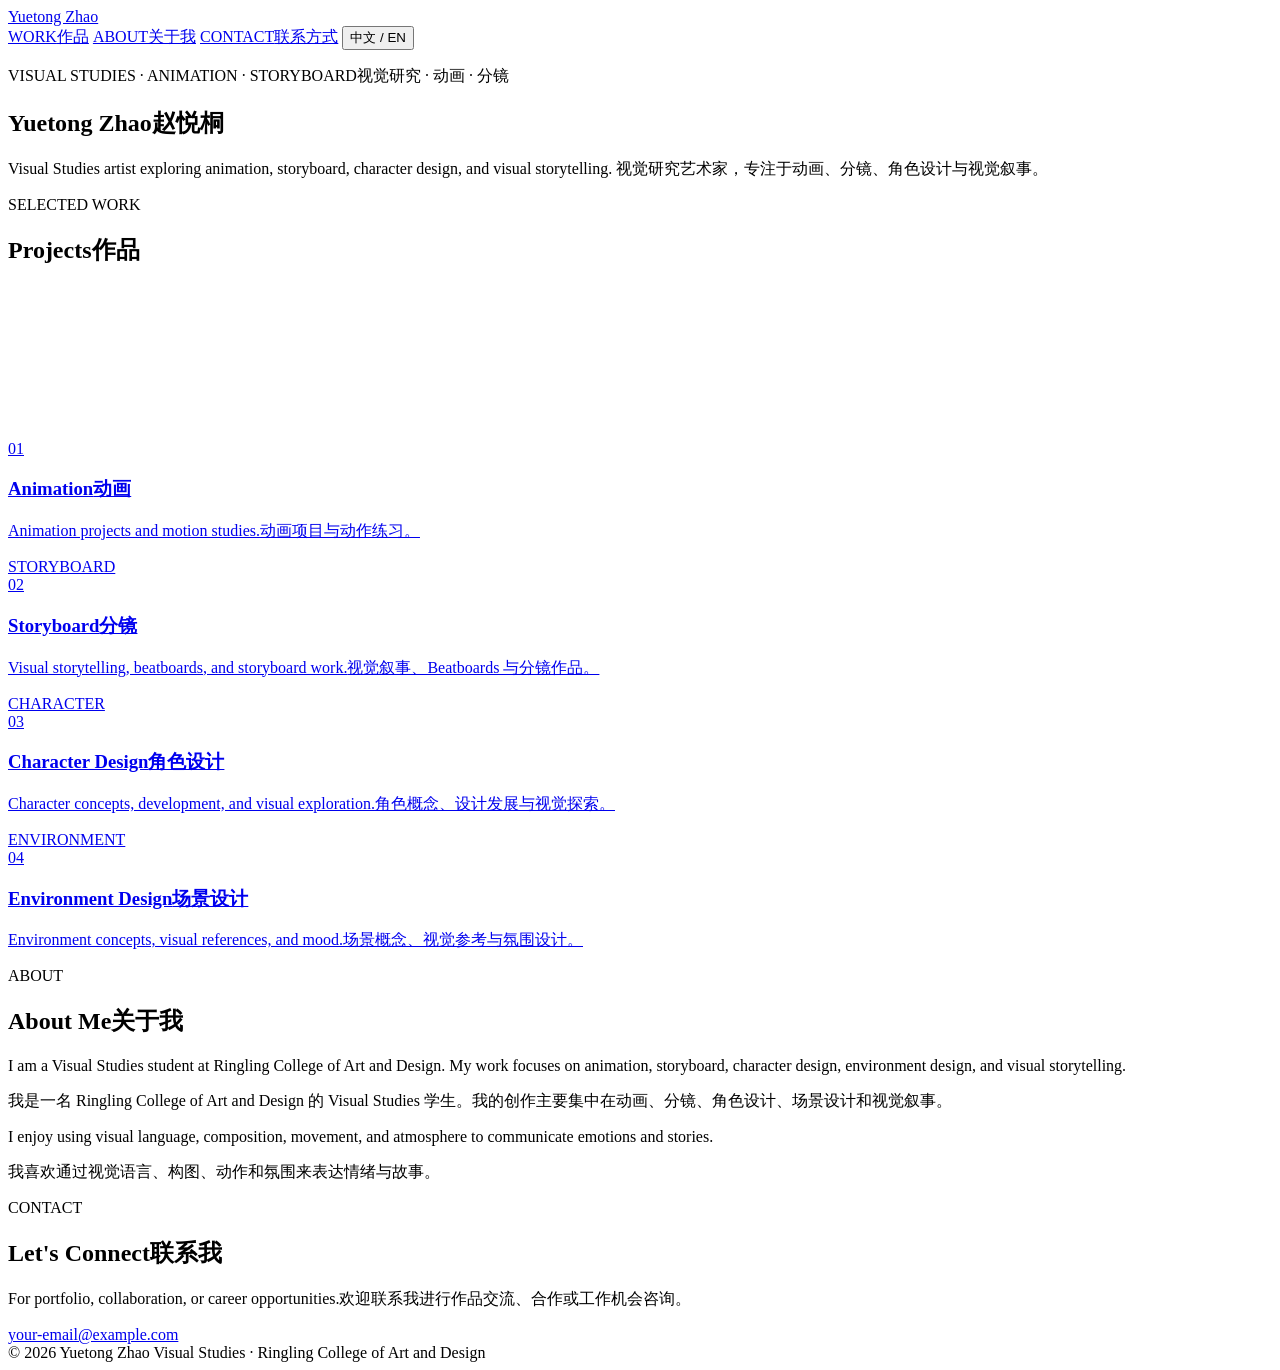
==== index.html @ bb06b437 "Add files via upload" ====
<!DOCTYPE html>
<html lang="en">
<head>
<meta charset="UTF-8">
<meta name="viewport" content="width=device-width, initial-scale=1.0">
<title>Yuetong Zhao | Portfolio</title>
<link rel="stylesheet" href="style.css">
</head>
<body>

<header class="site-header">
  <a class="logo" href="index.html">Yuetong Zhao</a>
  <nav>
    <a href="#work"><span class="en">WORK</span><span class="zh">作品</span></a>
    <a href="#about"><span class="en">ABOUT</span><span class="zh">关于我</span></a>
    <a href="#contact"><span class="en">CONTACT</span><span class="zh">联系方式</span></a>
    <button class="lang-btn" onclick="switchLanguage()">中文 / EN</button>
  </nav>
</header>

<main>
<section class="hero">
  <p class="eyebrow"><span class="en">VISUAL STUDIES · ANIMATION · STORYBOARD</span><span class="zh">视觉研究 · 动画 · 分镜</span></p>
  <h1><span class="en">Yuetong Zhao</span><span class="zh">赵悦桐</span></h1>
  <p class="hero-text">
    <span class="en">Visual Studies artist exploring animation, storyboard, character design, and visual storytelling.</span>
    <span class="zh">视觉研究艺术家，专注于动画、分镜、角色设计与视觉叙事。</span>
  </p>
</section>

<section id="work" class="section">
  <div class="section-title">
    <p class="eyebrow">SELECTED WORK</p>
    <h2><span class="en">Projects</span><span class="zh">作品</span></h2>
  </div>

  <div class="work-grid">
    <a href="projects/animation.html" class="work-card">
      <div class="card-media video-preview">
        <video autoplay muted loop playsinline preload="metadata">
          <source src="videos/pp_yzhao3_resubmit.mp4" type="video/mp4">
        </video>
      </div>
      <div class="card-info">
        <span>01</span>
        <h3><span class="en">Animation</span><span class="zh">动画</span></h3>
        <p><span class="en">Animation projects and motion studies.</span><span class="zh">动画项目与动作练习。</span></p>
      </div>
    </a>

    <a href="projects/storyboard.html" class="work-card">
      <div class="card-media placeholder">
        <span>STORYBOARD</span>
      </div>
      <div class="card-info">
        <span>02</span>
        <h3><span class="en">Storyboard</span><span class="zh">分镜</span></h3>
        <p><span class="en">Visual storytelling, beatboards, and storyboard work.</span><span class="zh">视觉叙事、Beatboards 与分镜作品。</span></p>
      </div>
    </a>

    <a href="projects/character-design.html" class="work-card">
      <div class="card-media placeholder">
        <span>CHARACTER</span>
      </div>
      <div class="card-info">
        <span>03</span>
        <h3><span class="en">Character Design</span><span class="zh">角色设计</span></h3>
        <p><span class="en">Character concepts, development, and visual exploration.</span><span class="zh">角色概念、设计发展与视觉探索。</span></p>
      </div>
    </a>

    <a href="projects/environment-design.html" class="work-card">
      <div class="card-media placeholder">
        <span>ENVIRONMENT</span>
      </div>
      <div class="card-info">
        <span>04</span>
        <h3><span class="en">Environment Design</span><span class="zh">场景设计</span></h3>
        <p><span class="en">Environment concepts, visual references, and mood.</span><span class="zh">场景概念、视觉参考与氛围设计。</span></p>
      </div>
    </a>
  </div>
</section>

<section id="about" class="section about">
  <div class="section-title">
    <p class="eyebrow">ABOUT</p>
    <h2><span class="en">About Me</span><span class="zh">关于我</span></h2>
  </div>
  <div class="about-text">
    <p class="en">I am a Visual Studies student at Ringling College of Art and Design. My work focuses on animation, storyboard, character design, environment design, and visual storytelling.</p>
    <p class="zh">我是一名 Ringling College of Art and Design 的 Visual Studies 学生。我的创作主要集中在动画、分镜、角色设计、场景设计和视觉叙事。</p>
    <p class="en">I enjoy using visual language, composition, movement, and atmosphere to communicate emotions and stories.</p>
    <p class="zh">我喜欢通过视觉语言、构图、动作和氛围来表达情绪与故事。</p>
  </div>
</section>

<section id="contact" class="section contact">
  <p class="eyebrow">CONTACT</p>
  <h2><span class="en">Let's Connect</span><span class="zh">联系我</span></h2>
  <p><span class="en">For portfolio, collaboration, or career opportunities.</span><span class="zh">欢迎联系我进行作品交流、合作或工作机会咨询。</span></p>
  <a class="email" href="mailto:your-email@example.com">your-email@example.com</a>
</section>
</main>

<footer>
  <span>© 2026 Yuetong Zhao</span>
  <span>Visual Studies · Ringling College of Art and Design</span>
</footer>

<script src="script.js"></script>
</body>
</html>
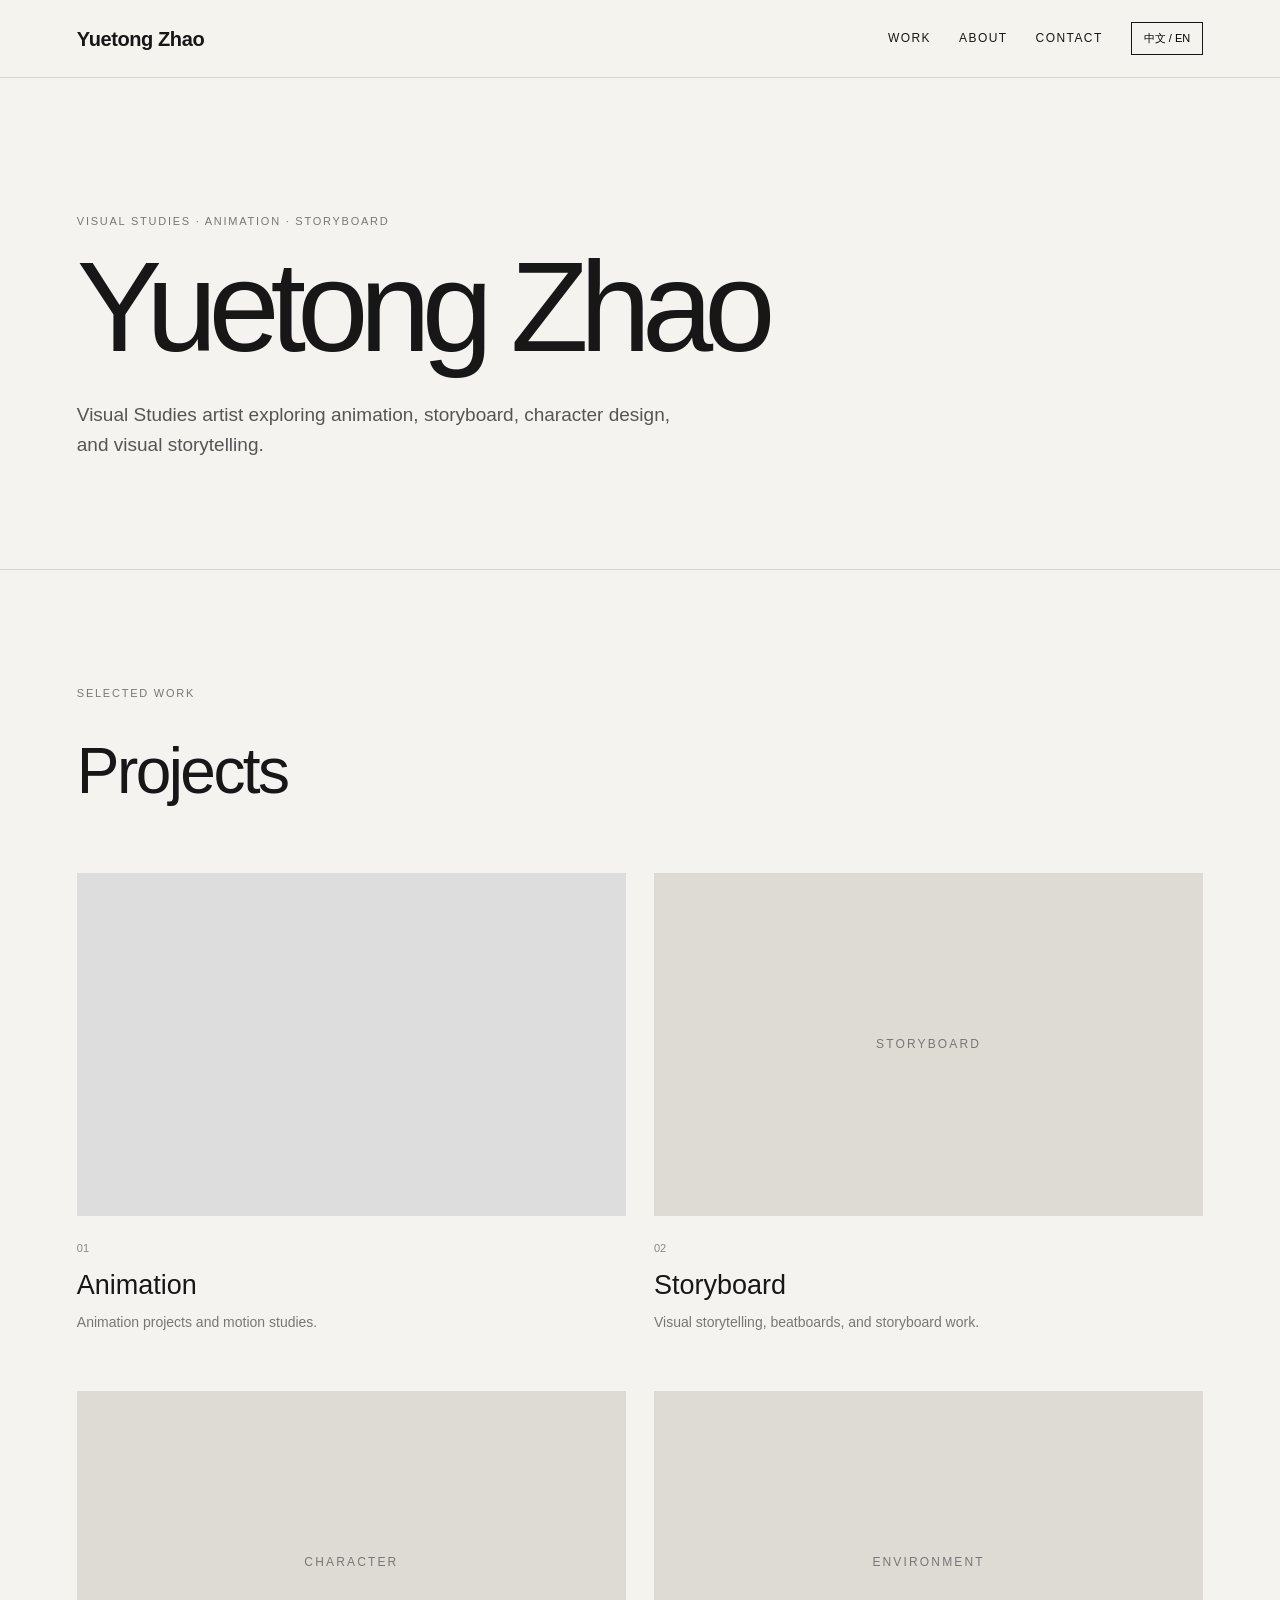
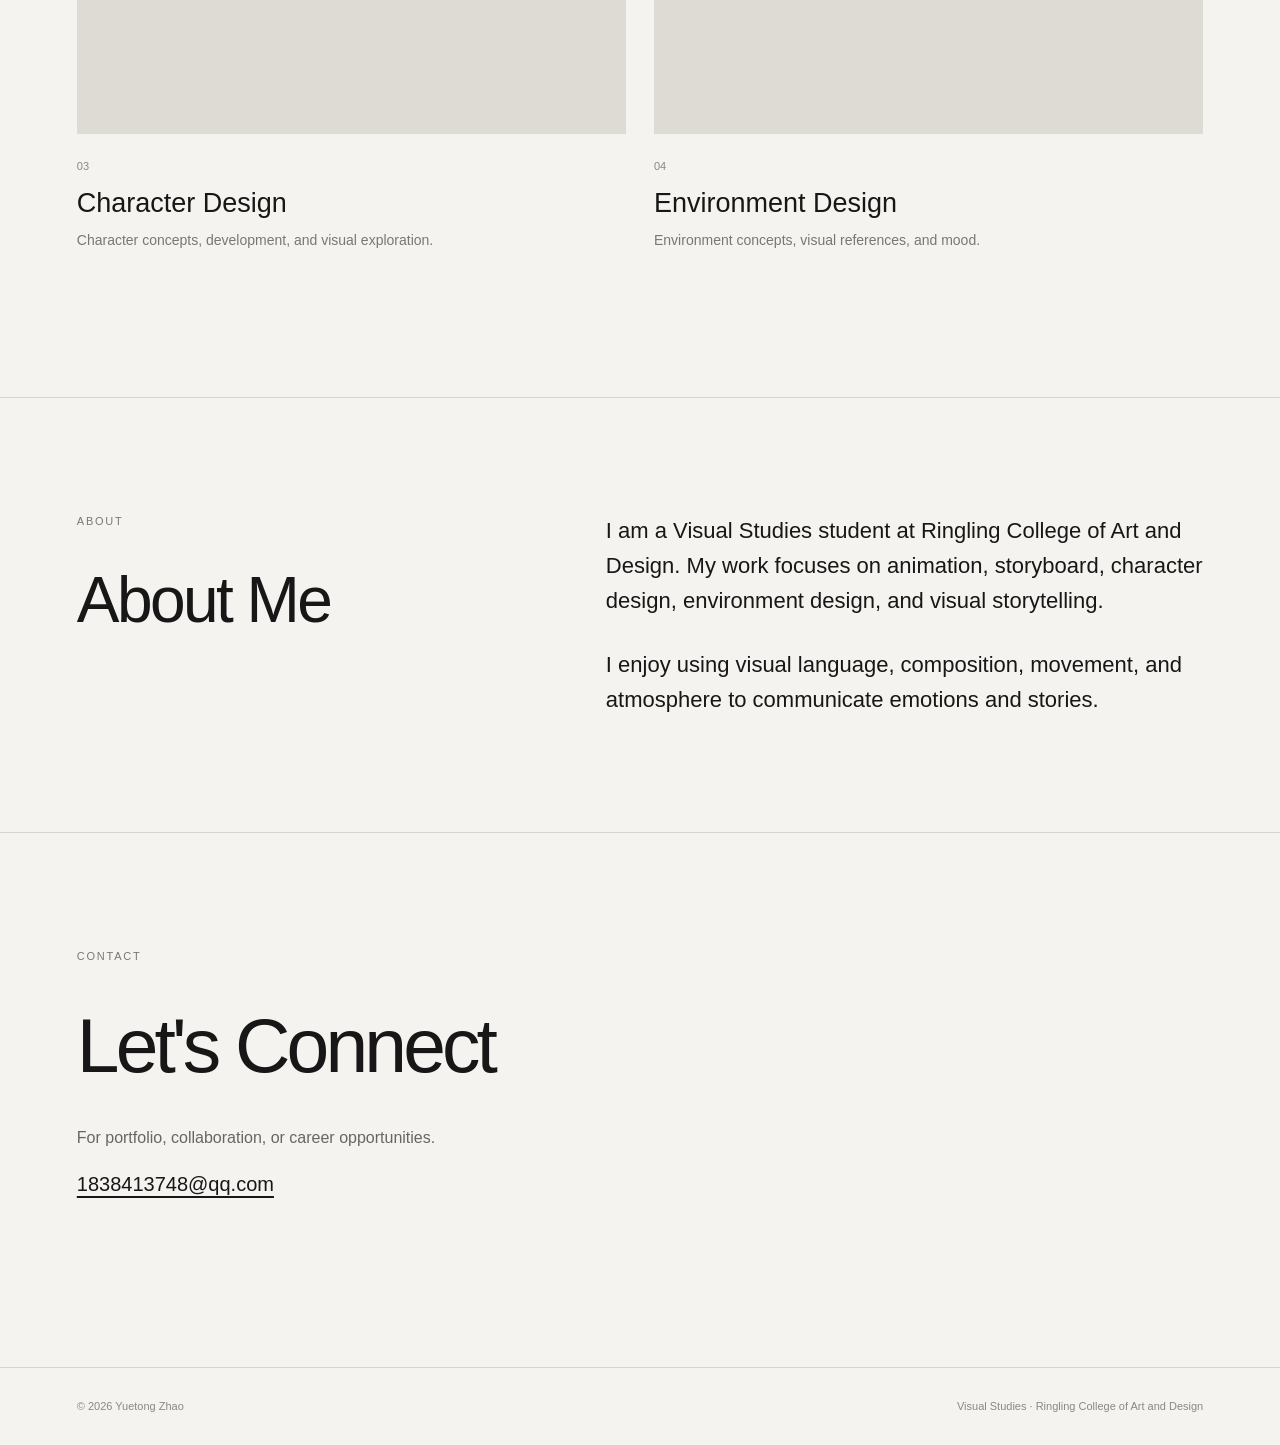
==== commit 1710d4dd: "email confirm" ====
--- a/index.html
+++ b/index.html
@@ -100,7 +100,7 @@
   <p class="eyebrow">CONTACT</p>
   <h2><span class="en">Let's Connect</span><span class="zh">联系我</span></h2>
   <p><span class="en">For portfolio, collaboration, or career opportunities.</span><span class="zh">欢迎联系我进行作品交流、合作或工作机会咨询。</span></p>
-  <a class="email" href="mailto:your-email@example.com">your-email@example.com</a>
+  <a class="email" href="mailto:1838413748@qq.com">1838413748@qq.com</a>
 </section>
 </main>
 
--- a/style.css
+++ b/style.css
@@ -0,0 +1,61 @@
+*{box-sizing:border-box;margin:0;padding:0}
+html{scroll-behavior:smooth}
+body{font-family:Arial,Helvetica,sans-serif;background:#f5f3ef;color:#171717;line-height:1.6}
+a{color:inherit;text-decoration:none}
+.site-header{height:78px;padding:0 6vw;display:flex;align-items:center;justify-content:space-between;border-bottom:1px solid #d8d5cf;position:sticky;top:0;background:rgba(245,243,239,.94);backdrop-filter:blur(10px);z-index:20}
+.logo{font-size:20px;font-weight:600;letter-spacing:-.02em}
+nav{display:flex;align-items:center;gap:28px;font-size:12px;letter-spacing:.12em}
+nav a{transition:opacity .2s}
+nav a:hover{opacity:.5}
+.lang-btn{border:1px solid #171717;background:transparent;padding:8px 12px;cursor:pointer;font-size:11px}
+.hero{padding:15vh 6vw 12vh;max-width:1000px}
+.eyebrow{font-size:11px;letter-spacing:.16em;color:#777;text-transform:uppercase;margin-bottom:18px}
+.hero h1{font-size:clamp(58px,10vw,140px);font-weight:500;letter-spacing:-.07em;line-height:.9}
+.hero-text{max-width:620px;font-size:19px;margin-top:36px;color:#555}
+.section{padding:9vw 6vw;border-top:1px solid #d8d5cf}
+.section-title{margin-bottom:50px}
+.section-title h2{font-size:clamp(38px,5vw,68px);font-weight:500;letter-spacing:-.04em}
+.work-grid{display:grid;grid-template-columns:1fr 1fr;gap:28px}
+.work-card{display:block}
+.card-media{aspect-ratio:16/10;overflow:hidden;background:#ddd}
+.card-media video{width:100%;height:100%;object-fit:cover;display:block}
+.placeholder{display:flex;align-items:center;justify-content:center;background:#dedbd4;color:#777;font-size:12px;letter-spacing:.18em;transition:transform .4s,background .4s}
+.work-card:hover .placeholder{background:#d1cec7}
+.card-info{padding:18px 0 30px}
+.card-info>span{font-size:11px;color:#888}
+.card-info h3{font-size:27px;font-weight:500;margin-top:4px}
+.card-info p{color:#777;font-size:14px;margin-top:4px}
+.about{display:grid;grid-template-columns:1fr 1.4fr;gap:8vw}
+.about .section-title{margin-bottom:0}
+.about-text{font-size:22px;max-width:720px}
+.about-text p+p{margin-top:28px}
+.contact{padding-bottom:13vw}
+.contact h2{font-size:clamp(40px,6vw,80px);font-weight:500;letter-spacing:-.05em}
+.contact>p:not(.eyebrow){color:#666;margin:18px 0}
+.email{font-size:20px;text-decoration:underline;text-underline-offset:5px}
+footer{padding:30px 6vw;display:flex;justify-content:space-between;border-top:1px solid #d8d5cf;color:#888;font-size:11px}
+.zh{display:none}
+body.zh-mode .en{display:none}
+body.zh-mode .zh{display:inline}
+body.zh-mode .en.hero-text,body.zh-mode p.en{display:none}
+.project-page{min-height:100vh}
+.project-hero{padding:10vw 6vw 6vw}
+.project-hero h1{font-size:clamp(52px,9vw,120px);font-weight:500;letter-spacing:-.06em;line-height:.9}
+.project-meta{margin-top:28px;color:#777;max-width:700px}
+.project-content{padding:0 6vw 10vw}
+.project-video{width:100%;max-height:75vh;background:#111;display:block}
+.project-description{max-width:760px;font-size:19px;margin:50px 0}
+.project-gallery{display:grid;grid-template-columns:1fr 1fr;gap:24px}
+.project-gallery img{width:100%;display:block}
+.back-link{display:inline-block;margin-top:60px;font-size:13px;text-decoration:underline;text-underline-offset:5px}
+@media(max-width:700px){
+.site-header{height:auto;min-height:70px;padding:15px 5vw;align-items:flex-start}
+nav{gap:12px;flex-wrap:wrap;justify-content:flex-end}
+.hero{padding:18vh 5vw 12vh}
+.work-grid,.project-gallery{grid-template-columns:1fr}
+.about{display:block}
+.about .section-title{margin-bottom:40px}
+.about-text{font-size:18px}
+footer{display:block}
+footer span{display:block;margin:5px 0}
+}
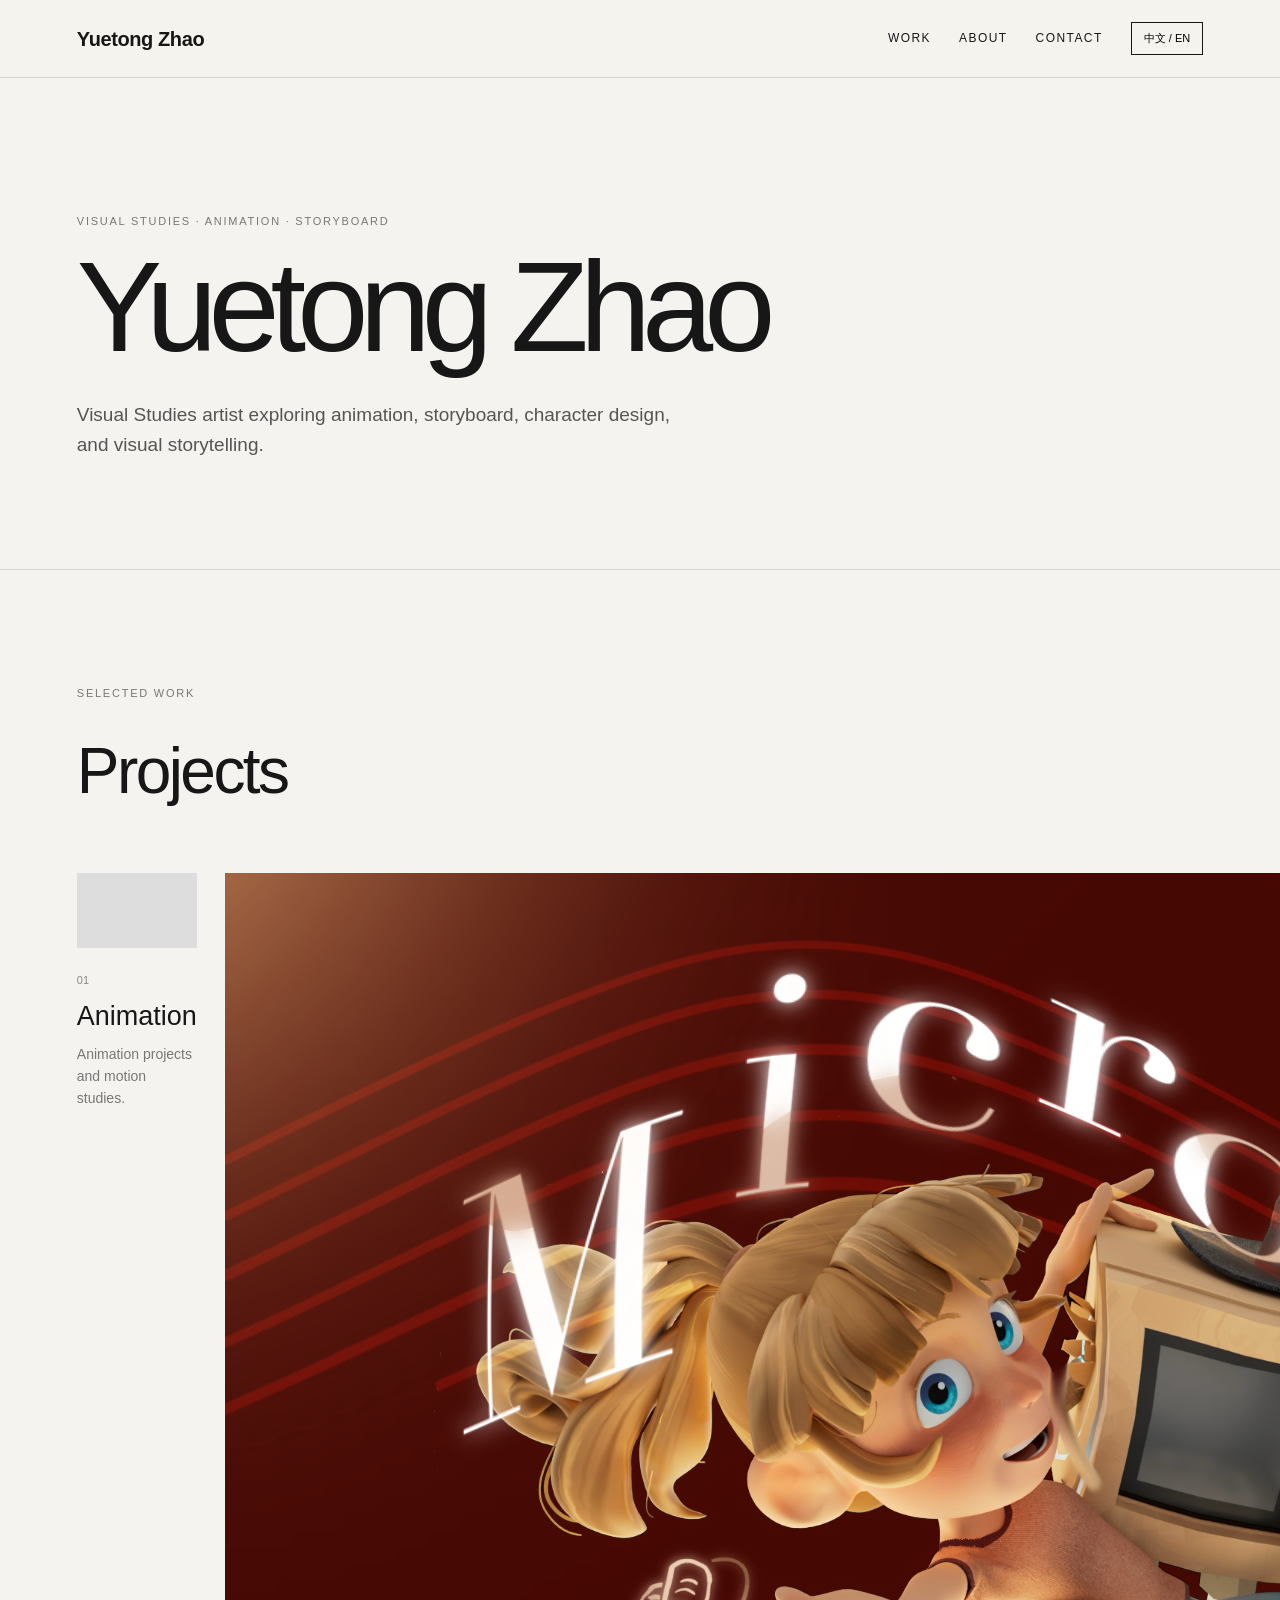
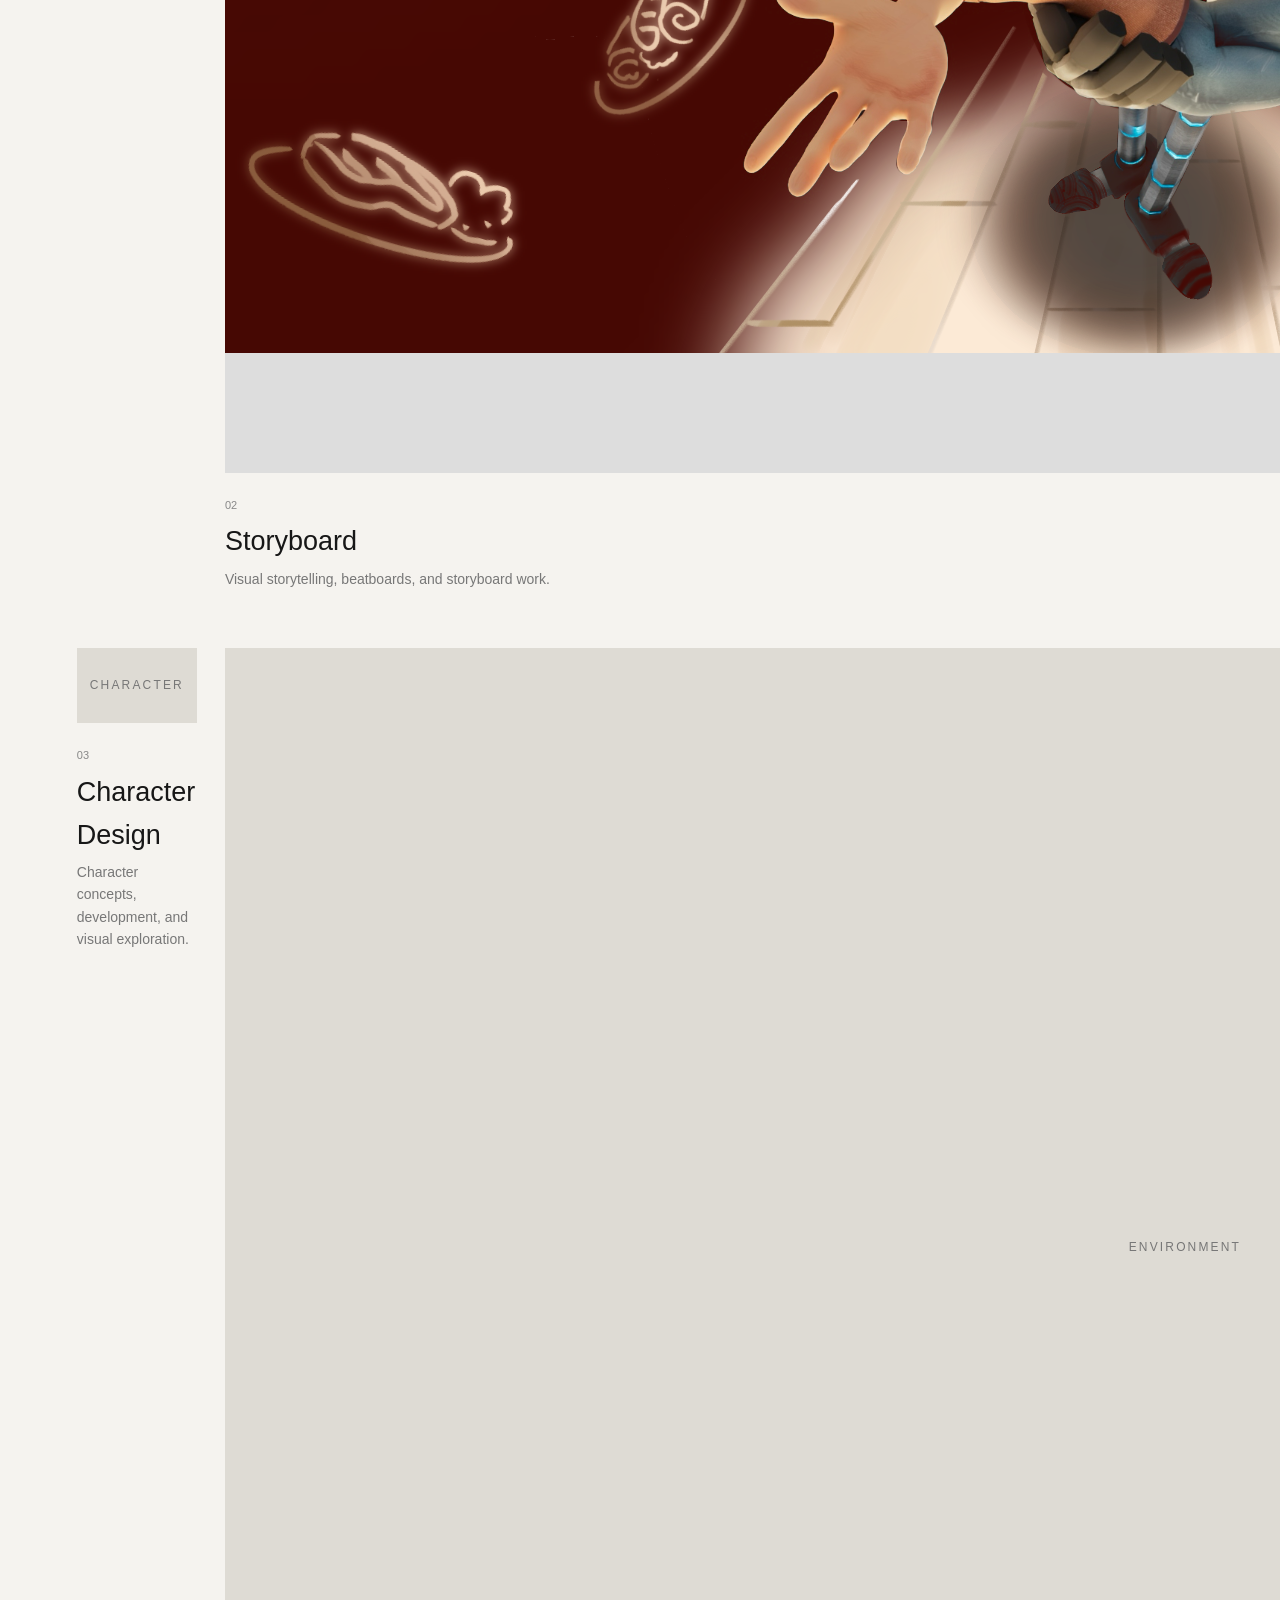
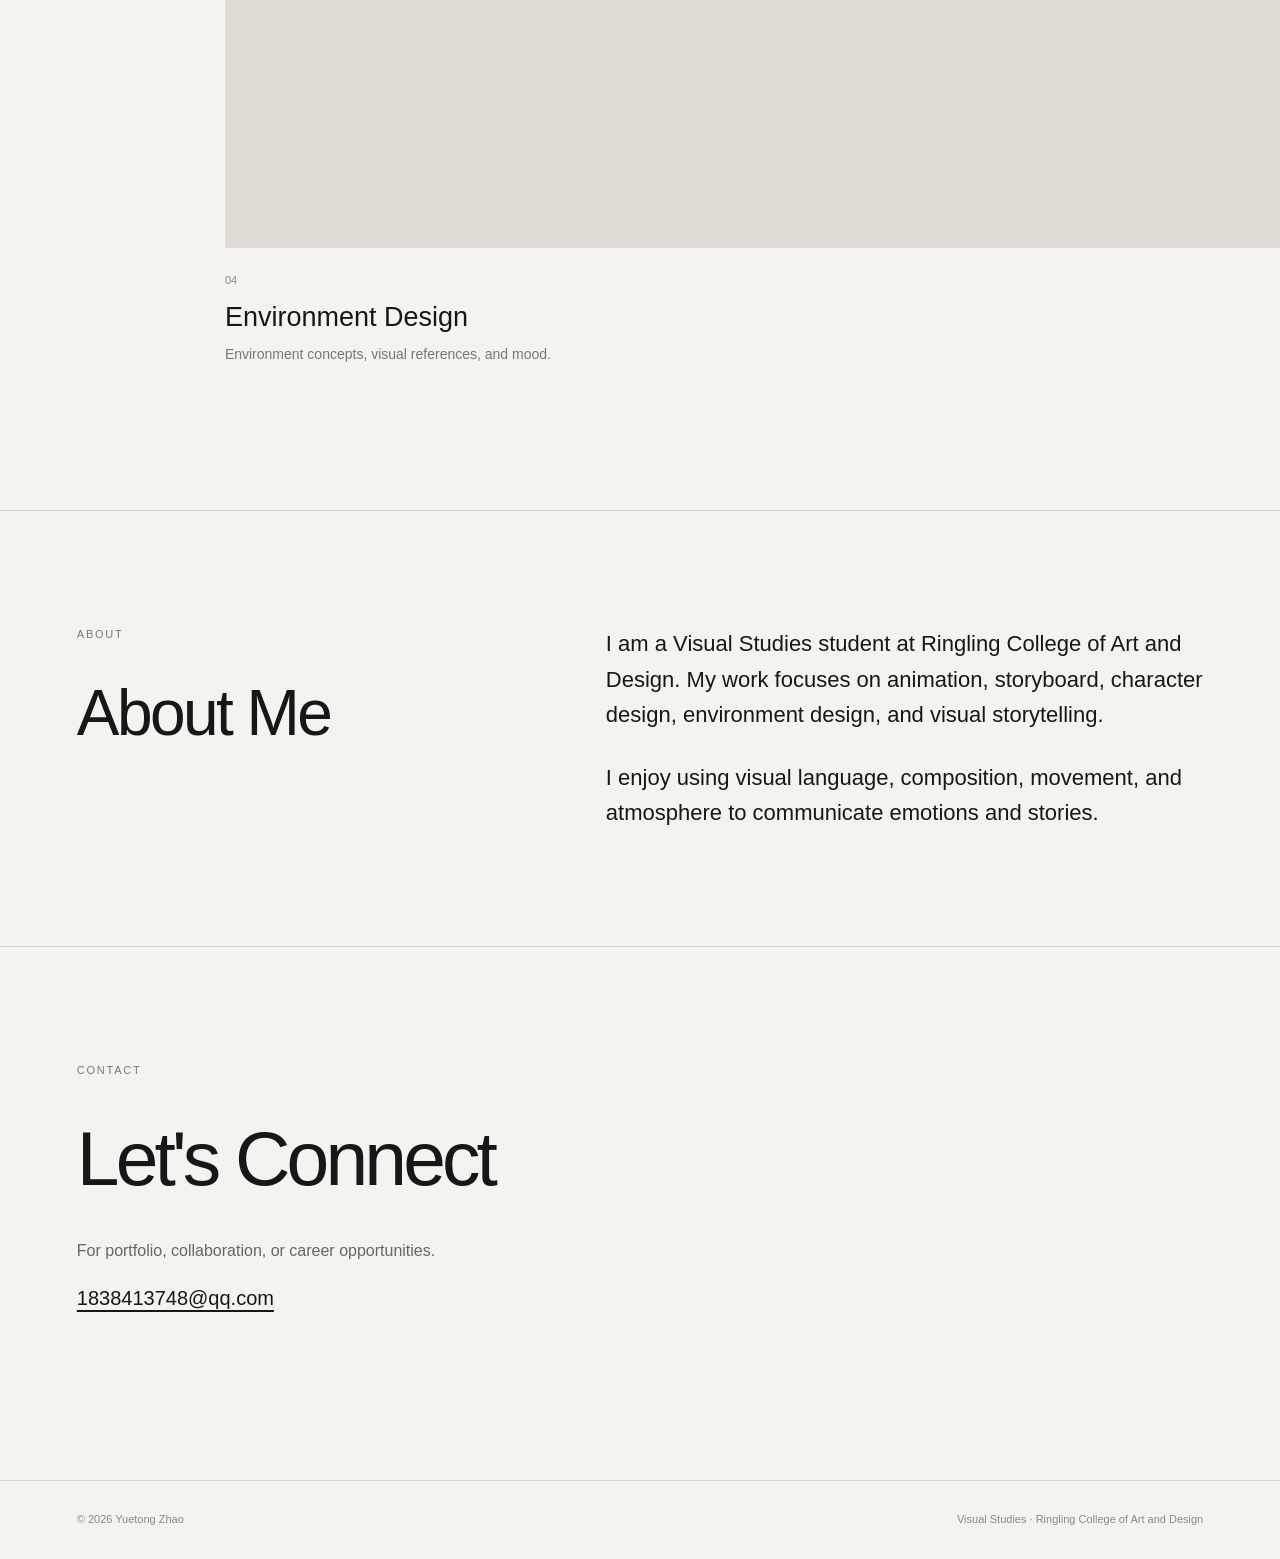
==== commit cbfa2e25: "tittle page added" ====
--- a/index.html
+++ b/index.html
@@ -19,96 +19,250 @@
 </header>
 
 <main>
+
 <section class="hero">
-  <p class="eyebrow"><span class="en">VISUAL STUDIES · ANIMATION · STORYBOARD</span><span class="zh">视觉研究 · 动画 · 分镜</span></p>
-  <h1><span class="en">Yuetong Zhao</span><span class="zh">赵悦桐</span></h1>
+  <p class="eyebrow">
+    <span class="en">VISUAL STUDIES · ANIMATION · STORYBOARD</span>
+    <span class="zh">视觉研究 · 动画 · 分镜</span>
+  </p>
+
+  <h1>
+    <span class="en">Yuetong Zhao</span>
+    <span class="zh">赵悦桐</span>
+  </h1>
+
   <p class="hero-text">
-    <span class="en">Visual Studies artist exploring animation, storyboard, character design, and visual storytelling.</span>
-    <span class="zh">视觉研究艺术家，专注于动画、分镜、角色设计与视觉叙事。</span>
+    <span class="en">
+      Visual Studies artist exploring animation, storyboard, character design, and visual storytelling.
+    </span>
+    <span class="zh">
+      视觉研究艺术家，专注于动画、分镜、角色设计与视觉叙事。
+    </span>
   </p>
 </section>
 
+
 <section id="work" class="section">
+
   <div class="section-title">
     <p class="eyebrow">SELECTED WORK</p>
-    <h2><span class="en">Projects</span><span class="zh">作品</span></h2>
+    <h2>
+      <span class="en">Projects</span>
+      <span class="zh">作品</span>
+    </h2>
   </div>
 
   <div class="work-grid">
+
+    <!-- 01 Animation -->
+
     <a href="projects/animation.html" class="work-card">
+
       <div class="card-media video-preview">
         <video autoplay muted loop playsinline preload="metadata">
           <source src="videos/pp_yzhao3_resubmit.mp4" type="video/mp4">
         </video>
       </div>
+
       <div class="card-info">
         <span>01</span>
-        <h3><span class="en">Animation</span><span class="zh">动画</span></h3>
-        <p><span class="en">Animation projects and motion studies.</span><span class="zh">动画项目与动作练习。</span></p>
-      </div>
-    </a>
+
+        <h3>
+          <span class="en">Animation</span>
+          <span class="zh">动画</span>
+        </h3>
+
+        <p>
+          <span class="en">Animation projects and motion studies.</span>
+          <span class="zh">动画项目与动作练习。</span>
+        </p>
+      </div>
+
+    </a>
+
+
+    <!-- 02 Storyboard -->
 
     <a href="projects/storyboard.html" class="work-card">
-      <div class="card-media placeholder">
-        <span>STORYBOARD</span>
-      </div>
-      <div class="card-info">
+
+      <div class="card-media storyboard-cover">
+        <img
+          src="images/storyboard/title.png"
+          alt="Storyboard Cover">
+      </div>
+
+      <div class="card-info">
+
         <span>02</span>
-        <h3><span class="en">Storyboard</span><span class="zh">分镜</span></h3>
-        <p><span class="en">Visual storytelling, beatboards, and storyboard work.</span><span class="zh">视觉叙事、Beatboards 与分镜作品。</span></p>
-      </div>
-    </a>
+
+        <h3>
+          <span class="en">Storyboard</span>
+          <span class="zh">分镜</span>
+        </h3>
+
+        <p>
+          <span class="en">
+            Visual storytelling, beatboards, and storyboard work.
+          </span>
+
+          <span class="zh">
+            视觉叙事、Beatboards 与分镜作品。
+          </span>
+        </p>
+
+      </div>
+
+    </a>
+
+
+    <!-- 03 Character Design -->
 
     <a href="projects/character-design.html" class="work-card">
+
       <div class="card-media placeholder">
         <span>CHARACTER</span>
       </div>
-      <div class="card-info">
+
+      <div class="card-info">
+
         <span>03</span>
-        <h3><span class="en">Character Design</span><span class="zh">角色设计</span></h3>
-        <p><span class="en">Character concepts, development, and visual exploration.</span><span class="zh">角色概念、设计发展与视觉探索。</span></p>
-      </div>
-    </a>
+
+        <h3>
+          <span class="en">Character Design</span>
+          <span class="zh">角色设计</span>
+        </h3>
+
+        <p>
+          <span class="en">
+            Character concepts, development, and visual exploration.
+          </span>
+
+          <span class="zh">
+            角色概念、设计发展与视觉探索。
+          </span>
+        </p>
+
+      </div>
+
+    </a>
+
+
+    <!-- 04 Environment Design -->
 
     <a href="projects/environment-design.html" class="work-card">
+
       <div class="card-media placeholder">
         <span>ENVIRONMENT</span>
       </div>
-      <div class="card-info">
+
+      <div class="card-info">
+
         <span>04</span>
-        <h3><span class="en">Environment Design</span><span class="zh">场景设计</span></h3>
-        <p><span class="en">Environment concepts, visual references, and mood.</span><span class="zh">场景概念、视觉参考与氛围设计。</span></p>
-      </div>
-    </a>
-  </div>
-</section>
+
+        <h3>
+          <span class="en">Environment Design</span>
+          <span class="zh">场景设计</span>
+        </h3>
+
+        <p>
+          <span class="en">
+            Environment concepts, visual references, and mood.
+          </span>
+
+          <span class="zh">
+            场景概念、视觉参考与氛围设计。
+          </span>
+        </p>
+
+      </div>
+
+    </a>
+
+  </div>
+
+</section>
+
 
 <section id="about" class="section about">
+
   <div class="section-title">
+
     <p class="eyebrow">ABOUT</p>
-    <h2><span class="en">About Me</span><span class="zh">关于我</span></h2>
-  </div>
+
+    <h2>
+      <span class="en">About Me</span>
+      <span class="zh">关于我</span>
+    </h2>
+
+  </div>
+
   <div class="about-text">
-    <p class="en">I am a Visual Studies student at Ringling College of Art and Design. My work focuses on animation, storyboard, character design, environment design, and visual storytelling.</p>
-    <p class="zh">我是一名 Ringling College of Art and Design 的 Visual Studies 学生。我的创作主要集中在动画、分镜、角色设计、场景设计和视觉叙事。</p>
-    <p class="en">I enjoy using visual language, composition, movement, and atmosphere to communicate emotions and stories.</p>
-    <p class="zh">我喜欢通过视觉语言、构图、动作和氛围来表达情绪与故事。</p>
-  </div>
-</section>
+
+    <p class="en">
+      I am a Visual Studies student at Ringling College of Art and Design.
+      My work focuses on animation, storyboard, character design,
+      environment design, and visual storytelling.
+    </p>
+
+    <p class="zh">
+      我是一名 Ringling College of Art and Design 的 Visual Studies 学生。
+      我的创作主要集中在动画、分镜、角色设计、场景设计和视觉叙事。
+    </p>
+
+    <p class="en">
+      I enjoy using visual language, composition, movement, and atmosphere
+      to communicate emotions and stories.
+    </p>
+
+    <p class="zh">
+      我喜欢通过视觉语言、构图、动作和氛围来表达情绪与故事。
+    </p>
+
+  </div>
+
+</section>
+
 
 <section id="contact" class="section contact">
+
   <p class="eyebrow">CONTACT</p>
-  <h2><span class="en">Let's Connect</span><span class="zh">联系我</span></h2>
-  <p><span class="en">For portfolio, collaboration, or career opportunities.</span><span class="zh">欢迎联系我进行作品交流、合作或工作机会咨询。</span></p>
-  <a class="email" href="mailto:1838413748@qq.com">1838413748@qq.com</a>
-</section>
+
+  <h2>
+    <span class="en">Let's Connect</span>
+    <span class="zh">联系我</span>
+  </h2>
+
+  <p>
+    <span class="en">
+      For portfolio, collaboration, or career opportunities.
+    </span>
+
+    <span class="zh">
+      欢迎联系我进行作品交流、合作或工作机会咨询。
+    </span>
+  </p>
+
+  <a class="email" href="mailto:1838413748@qq.com">
+    1838413748@qq.com
+  </a>
+
+</section>
+
 </main>
 
+
 <footer>
+
   <span>© 2026 Yuetong Zhao</span>
-  <span>Visual Studies · Ringling College of Art and Design</span>
+
+  <span>
+    Visual Studies · Ringling College of Art and Design
+  </span>
+
 </footer>
 
+
 <script src="script.js"></script>
+
 </body>
 </html>
--- a/style.css
+++ b/style.css
@@ -59,3 +59,71 @@
 footer{display:block}
 footer span{display:block;margin:5px 0}
 }
+/* Animation Video Layout */
+
+.video-item {
+  width: 100%;
+  margin: 0 auto 50px;
+}
+
+.project-video {
+  display: block;
+  width: 100%;
+  max-width: 1000px;
+  height: auto;
+  margin: 0 auto;
+  background: #000;
+}
+/* Storyboard PDF */
+
+.storyboard-pdf {
+  width: 100%;
+  max-width: 1280px;
+  aspect-ratio: 16 / 9;
+  margin: 0 auto 30px;
+}
+
+.storyboard-pdf iframe {
+  display: block;
+  width: 100%;
+  height: 100%;
+  border: none;
+}
+
+.pdf-button {
+  display: inline-block;
+  padding: 12px 20px;
+  border: 1px solid #222;
+  text-decoration: none;
+  color: #222;
+  margin-bottom: 50px;
+}
+
+.pdf-button:hover {
+  background: #222;
+  color: white;
+}
+
+.storyboard-project {
+  width: 100%;
+  max-width: 1280px;
+  margin: 0 auto 70px;
+}
+
+.storyboard-project h2 {
+  margin-bottom: 20px;
+  font-size: 28px;
+  font-weight: 500;
+}
+
+.storyboard-pdf {
+  width: 100%;
+  aspect-ratio: 16 / 9;
+}
+
+.storyboard-pdf iframe {
+  display: block;
+  width: 100%;
+  height: 100%;
+  border: none;
+}
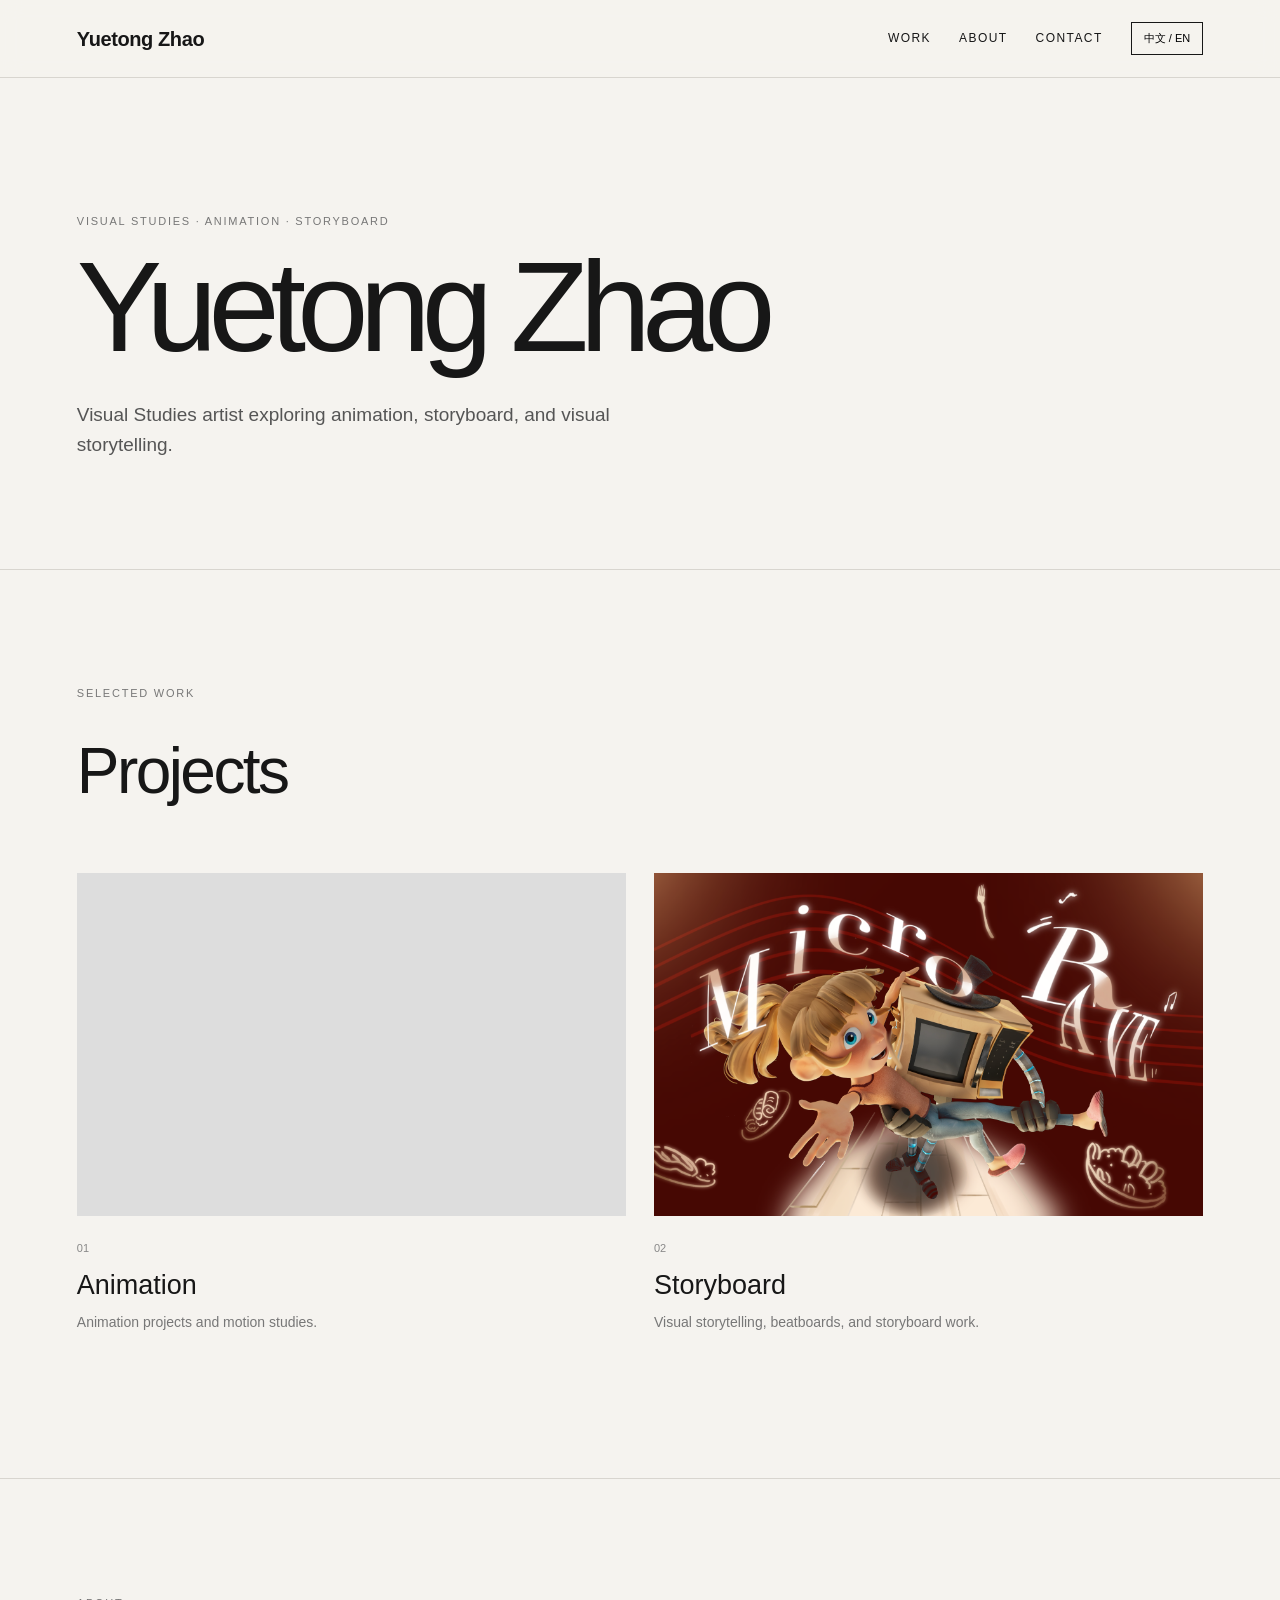
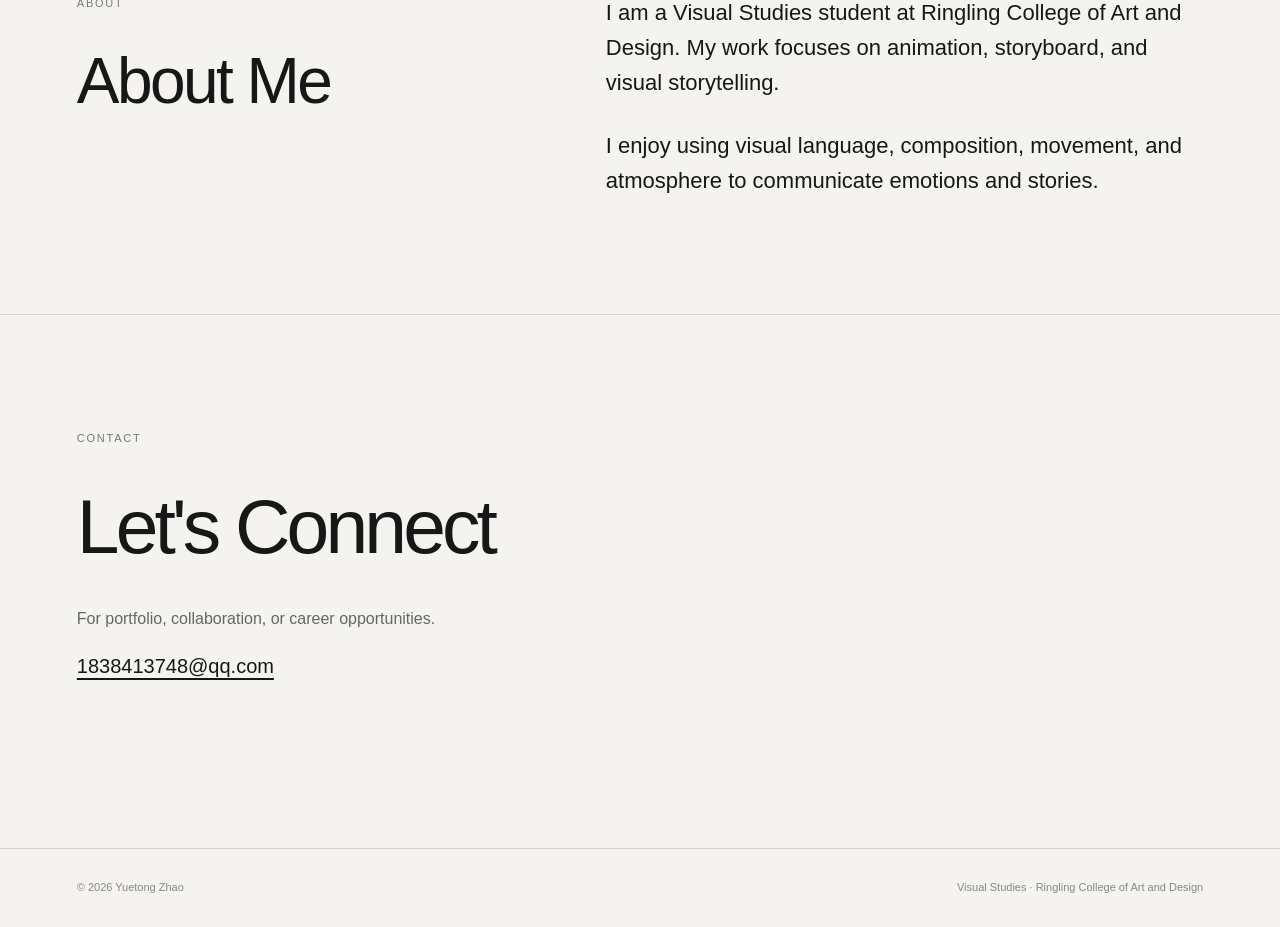
==== commit 9b0942e1: "Update index.html" ====
--- a/index.html
+++ b/index.html
@@ -1,3 +1,4 @@
+
 <!DOCTYPE html>
 <html lang="en">
 <head>
@@ -33,10 +34,10 @@
 
   <p class="hero-text">
     <span class="en">
-      Visual Studies artist exploring animation, storyboard, character design, and visual storytelling.
+      Visual Studies artist exploring animation, storyboard, and visual storytelling.
     </span>
     <span class="zh">
-      视觉研究艺术家，专注于动画、分镜、角色设计与视觉叙事。
+      视觉研究艺术家，专注于动画、分镜与视觉叙事。
     </span>
   </p>
 </section>
@@ -114,70 +115,6 @@
 
     </a>
 
-
-    <!-- 03 Character Design -->
-
-    <a href="projects/character-design.html" class="work-card">
-
-      <div class="card-media placeholder">
-        <span>CHARACTER</span>
-      </div>
-
-      <div class="card-info">
-
-        <span>03</span>
-
-        <h3>
-          <span class="en">Character Design</span>
-          <span class="zh">角色设计</span>
-        </h3>
-
-        <p>
-          <span class="en">
-            Character concepts, development, and visual exploration.
-          </span>
-
-          <span class="zh">
-            角色概念、设计发展与视觉探索。
-          </span>
-        </p>
-
-      </div>
-
-    </a>
-
-
-    <!-- 04 Environment Design -->
-
-    <a href="projects/environment-design.html" class="work-card">
-
-      <div class="card-media placeholder">
-        <span>ENVIRONMENT</span>
-      </div>
-
-      <div class="card-info">
-
-        <span>04</span>
-
-        <h3>
-          <span class="en">Environment Design</span>
-          <span class="zh">场景设计</span>
-        </h3>
-
-        <p>
-          <span class="en">
-            Environment concepts, visual references, and mood.
-          </span>
-
-          <span class="zh">
-            场景概念、视觉参考与氛围设计。
-          </span>
-        </p>
-
-      </div>
-
-    </a>
-
   </div>
 
 </section>
@@ -200,13 +137,12 @@
 
     <p class="en">
       I am a Visual Studies student at Ringling College of Art and Design.
-      My work focuses on animation, storyboard, character design,
-      environment design, and visual storytelling.
+      My work focuses on animation, storyboard, and visual storytelling.
     </p>
 
     <p class="zh">
       我是一名 Ringling College of Art and Design 的 Visual Studies 学生。
-      我的创作主要集中在动画、分镜、角色设计、场景设计和视觉叙事。
+      我的创作主要集中在动画、分镜和视觉叙事。
     </p>
 
     <p class="en">
--- a/style.css
+++ b/style.css
@@ -127,3 +127,62 @@
   height: 100%;
   border: none;
 }
+
+/* Storyboard Cover */
+
+.storyboard-cover {
+  width: 100%;
+  aspect-ratio: 16 / 10;
+  overflow: hidden;
+}
+
+.storyboard-cover img {
+  display: block;
+  width: 100%;
+  height: 100%;
+  object-fit: cover;
+  transition: transform 0.3s ease;
+}
+
+.work-card:hover .storyboard-cover img {
+  transform: scale(1.03);
+}
+
+.work-card:hover .storyboard-cover img {
+  transform: scale(1.03);
+}
+
+```css
+/* Storyboard PDF and Video Layout */
+.storyboard-pdf,
+.storyboard-video {
+  width: 100%;
+  max-width: 1280px;
+  aspect-ratio: 16 / 9;
+  margin: 0 auto 40px;
+}
+
+.storyboard-pdf iframe,
+.storyboard-video video {
+  display: block;
+  width: 100%;
+  height: 100%;
+  border: none;
+  object-fit: contain;
+  background: #000;
+}
+
+.storyboard-video h2 {
+  margin: 0 0 12px;
+  font-size: 1.25rem;
+}
+
+/* Reserve space for the video title */
+.storyboard-video {
+  aspect-ratio: auto;
+}
+
+.storyboard-video video {
+  aspect-ratio: 16 / 9;
+}
+```
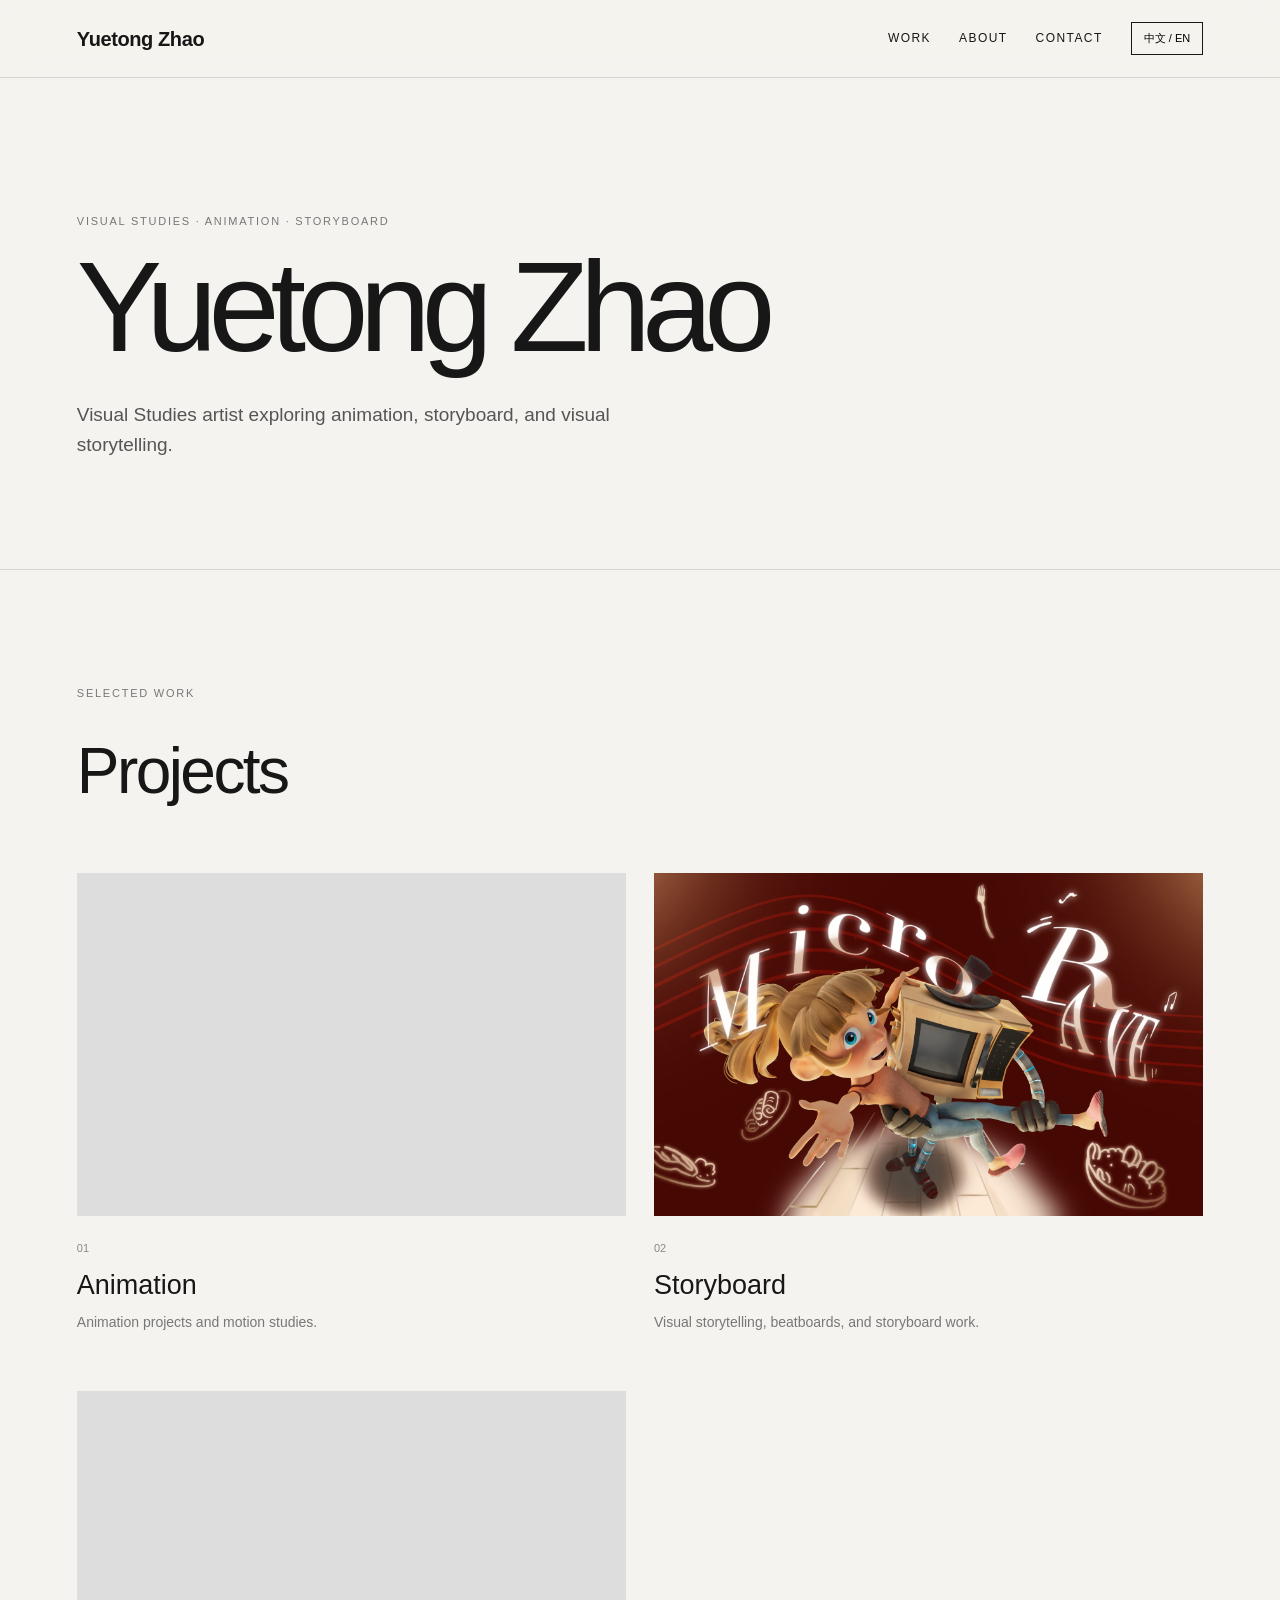
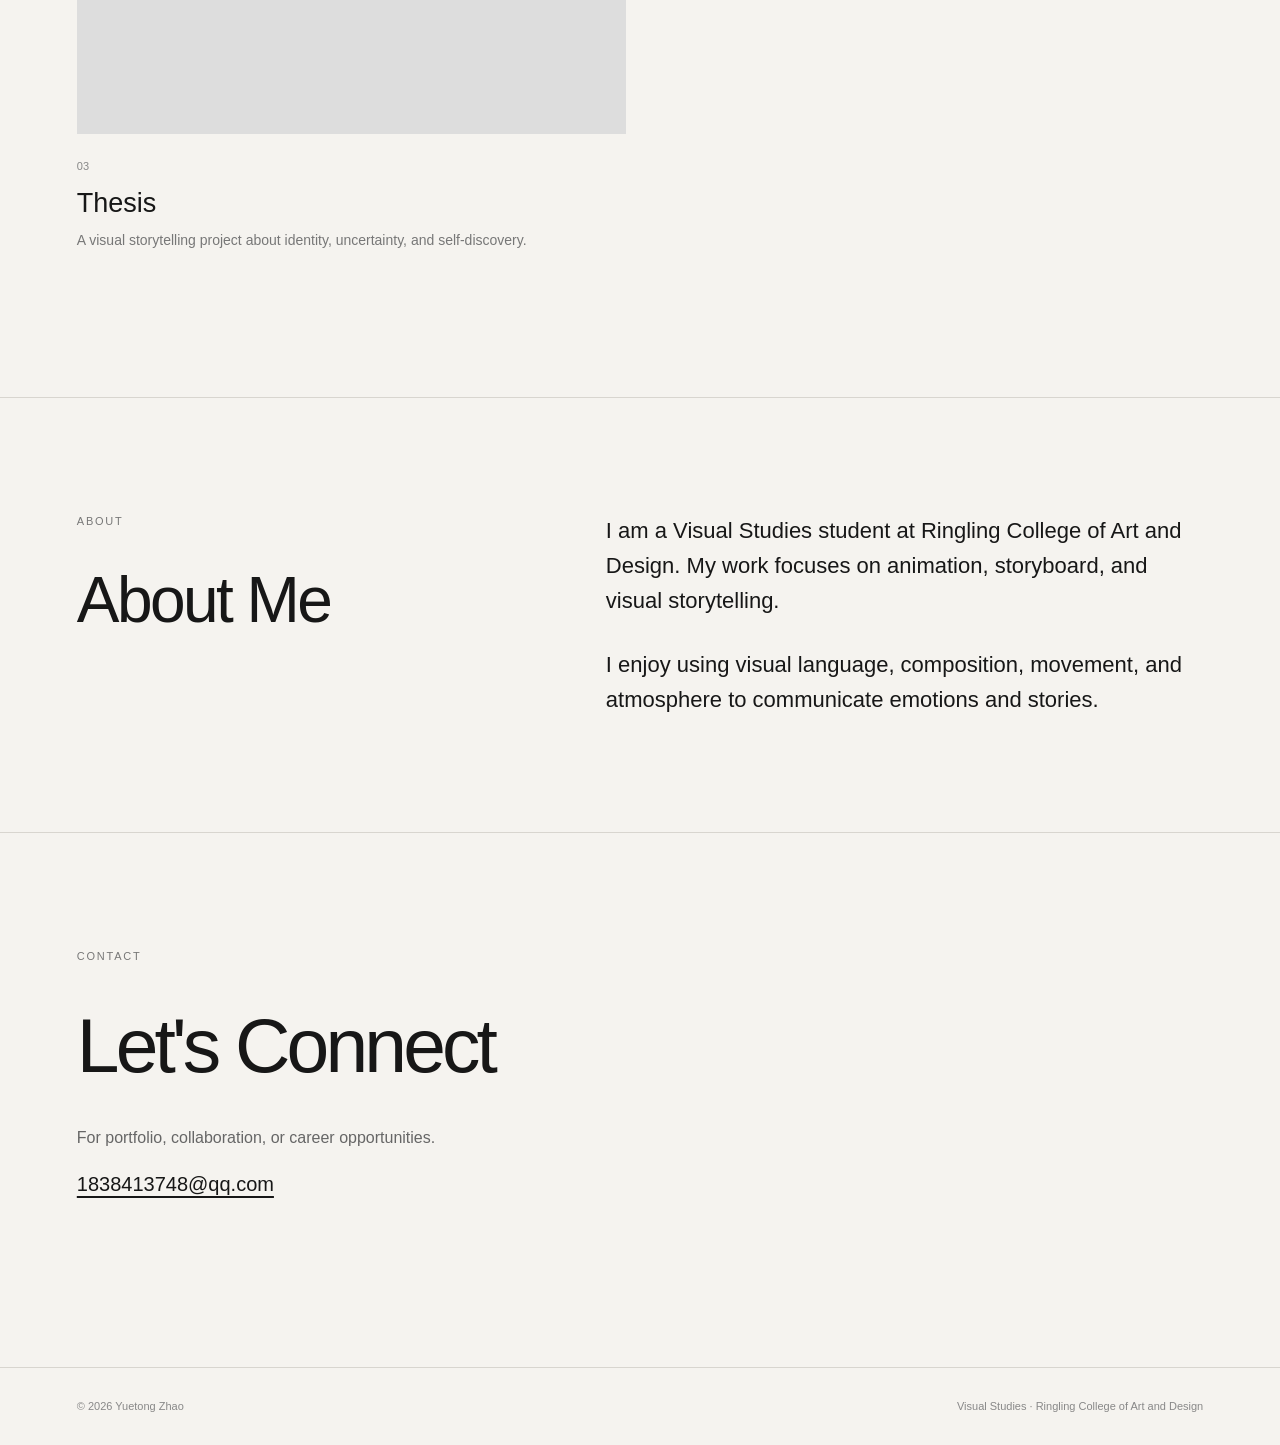
==== commit 187e826c: "Add thesis project section with video and descriptions Added a new project section for the thesis wi" ====
--- a/index.html
+++ b/index.html
@@ -115,6 +115,40 @@
 
     </a>
 
+
+    <!-- 03 Thesis -->
+
+    <a href="projects/thesis.html" class="work-card">
+
+      <div class="card-media video-preview">
+        <video autoplay muted loop playsinline preload="metadata">
+          <source src="animation/YuetongZhao_Thesis.mp4" type="video/mp4">
+        </video>
+      </div>
+
+      <div class="card-info">
+
+        <span>03</span>
+
+        <h3>
+          <span class="en">Thesis</span>
+          <span class="zh">毕业设计</span>
+        </h3>
+
+        <p>
+          <span class="en">
+            A visual storytelling project about identity, uncertainty, and self-discovery.
+          </span>
+
+          <span class="zh">
+            一个关于身份认同、不确定性与自我探索的视觉叙事项目。
+          </span>
+        </p>
+
+      </div>
+
+    </a>
+
   </div>
 
 </section>
--- a/style.css
+++ b/style.css
@@ -186,3 +186,17 @@
   aspect-ratio: 16 / 9;
 }
 ```
+/* Thesis Final Film */
+.thesis-video {
+  width: 100%;
+  margin: 30px 0;
+  background: #000;
+}
+
+.thesis-video video {
+  display: block;
+  width: 100%;
+  height: auto;
+  aspect-ratio: 16 / 9;
+  object-fit: contain;
+}
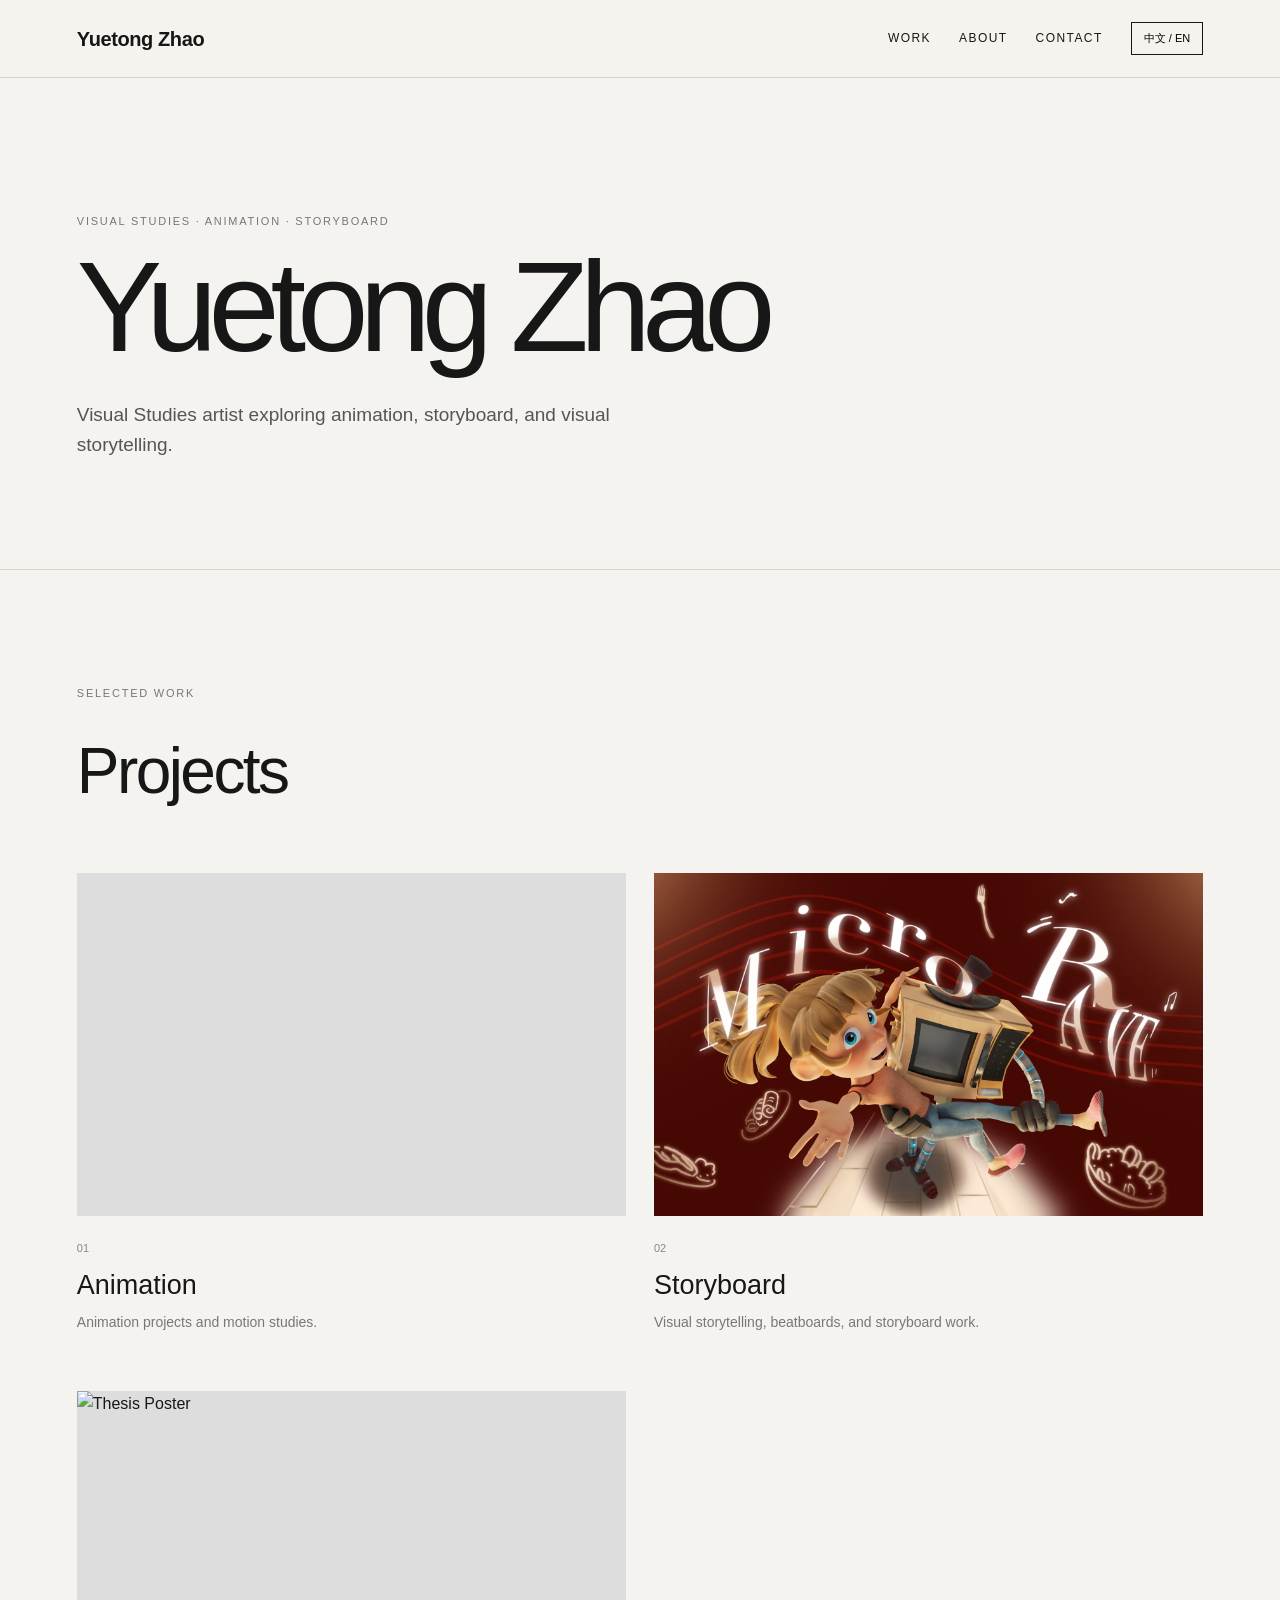
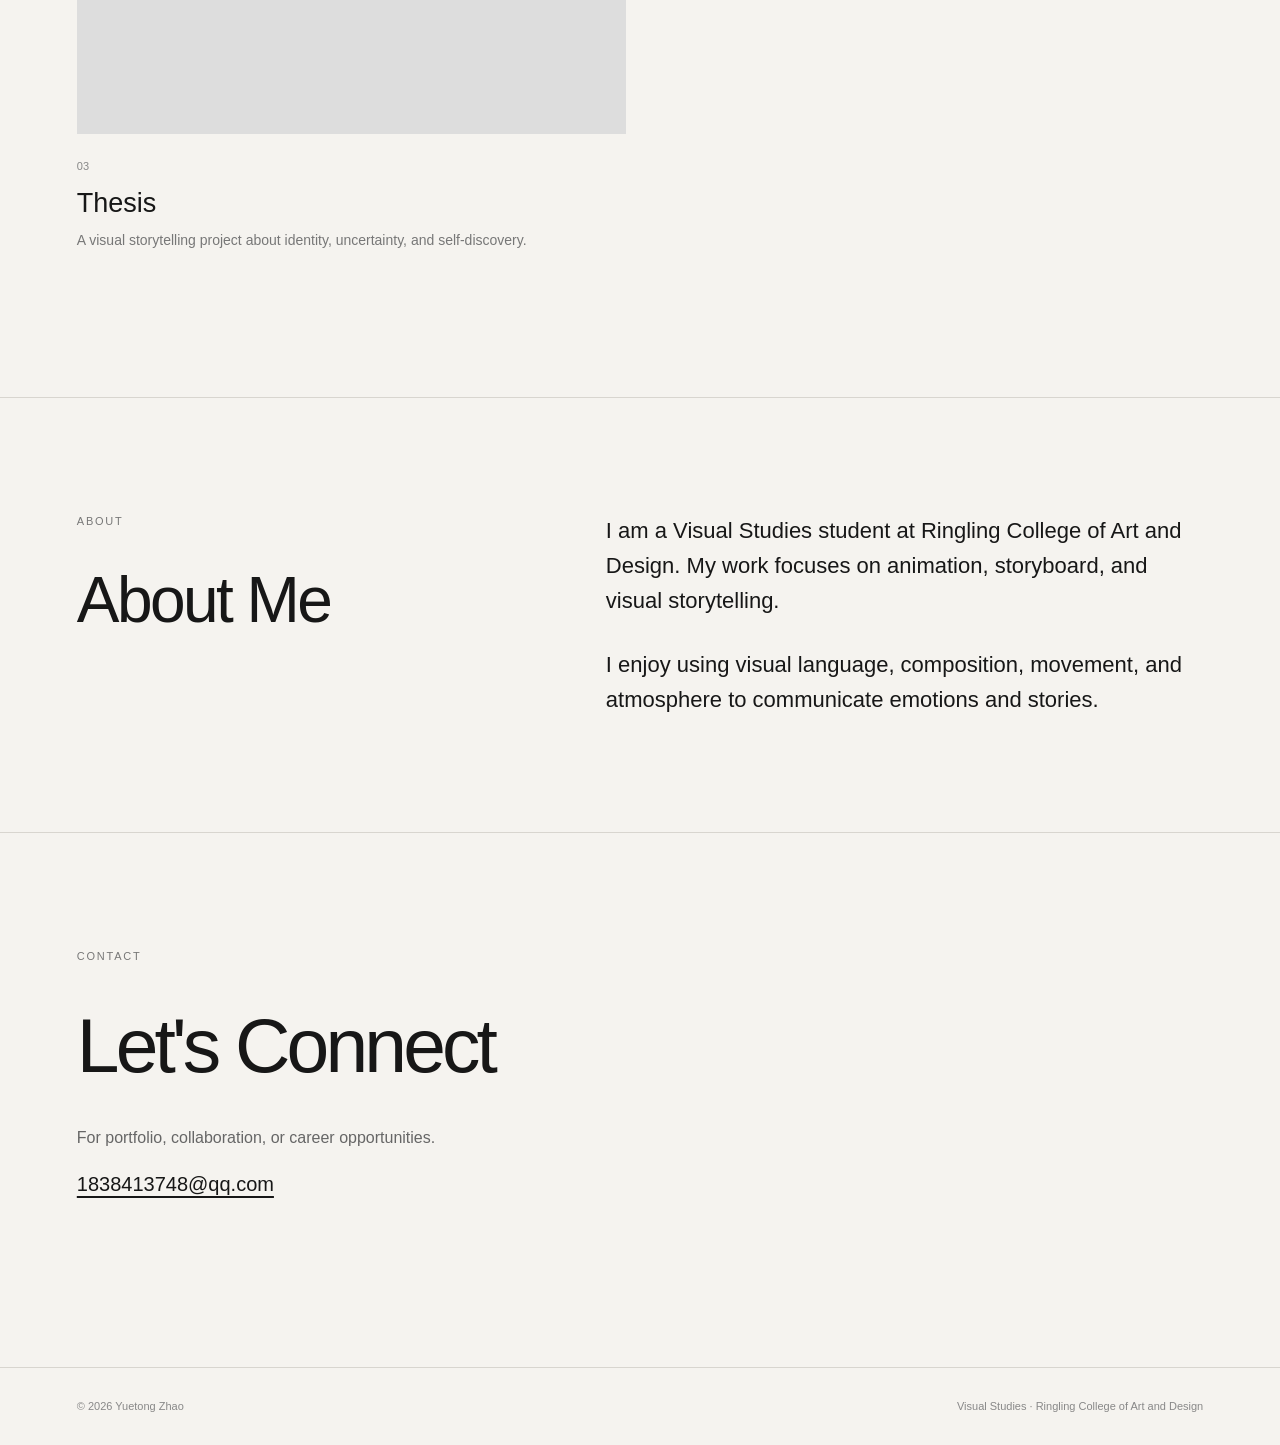
==== commit 0e6e047e: "Change thesis project media from video to image Replaced video preview with an image poster for the " ====
--- a/index.html
+++ b/index.html
@@ -120,10 +120,10 @@
 
     <a href="projects/thesis.html" class="work-card">
 
-      <div class="card-media video-preview">
-        <video autoplay muted loop playsinline preload="metadata">
-          <source src="animation/YuetongZhao_Thesis.mp4" type="video/mp4">
-        </video>
+      <div class="card-media storyboard-cover">
+        <img
+          src="animation/poster.png"
+          alt="Thesis Poster">
       </div>
 
       <div class="card-info">
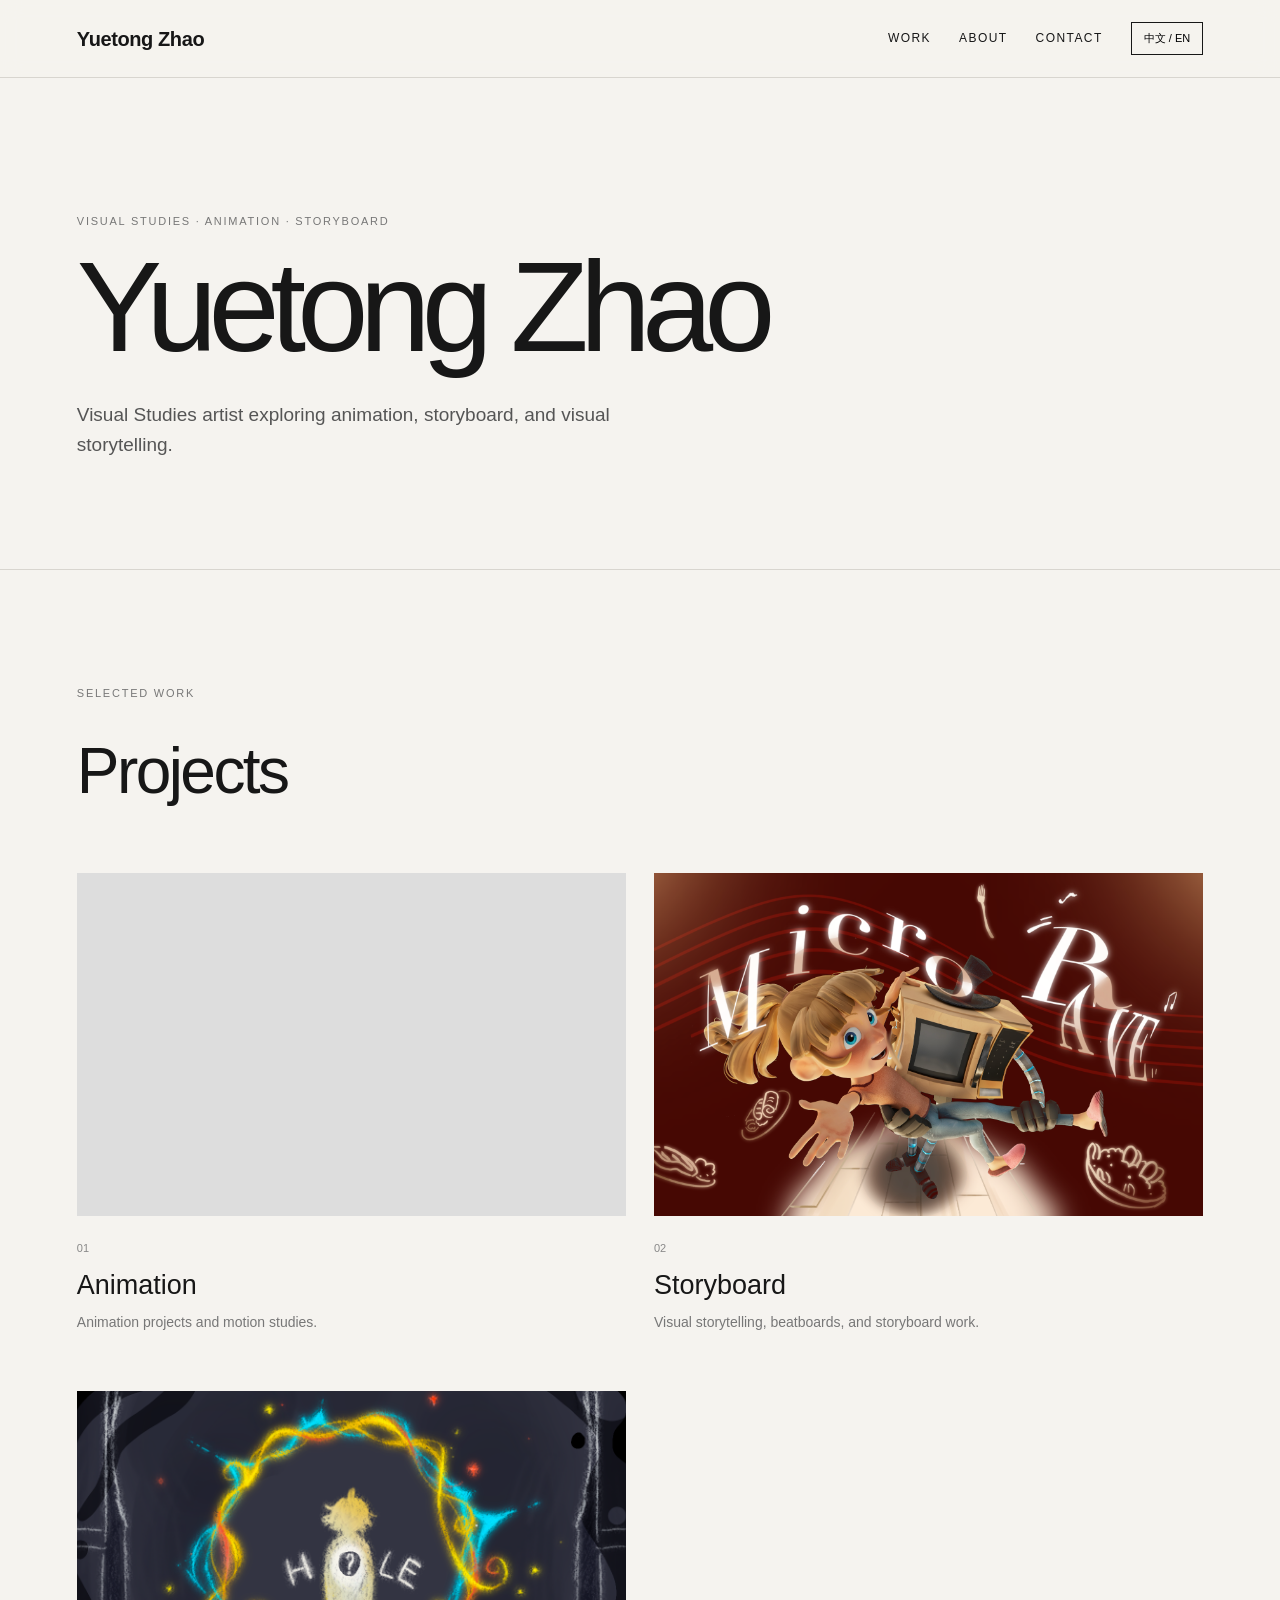
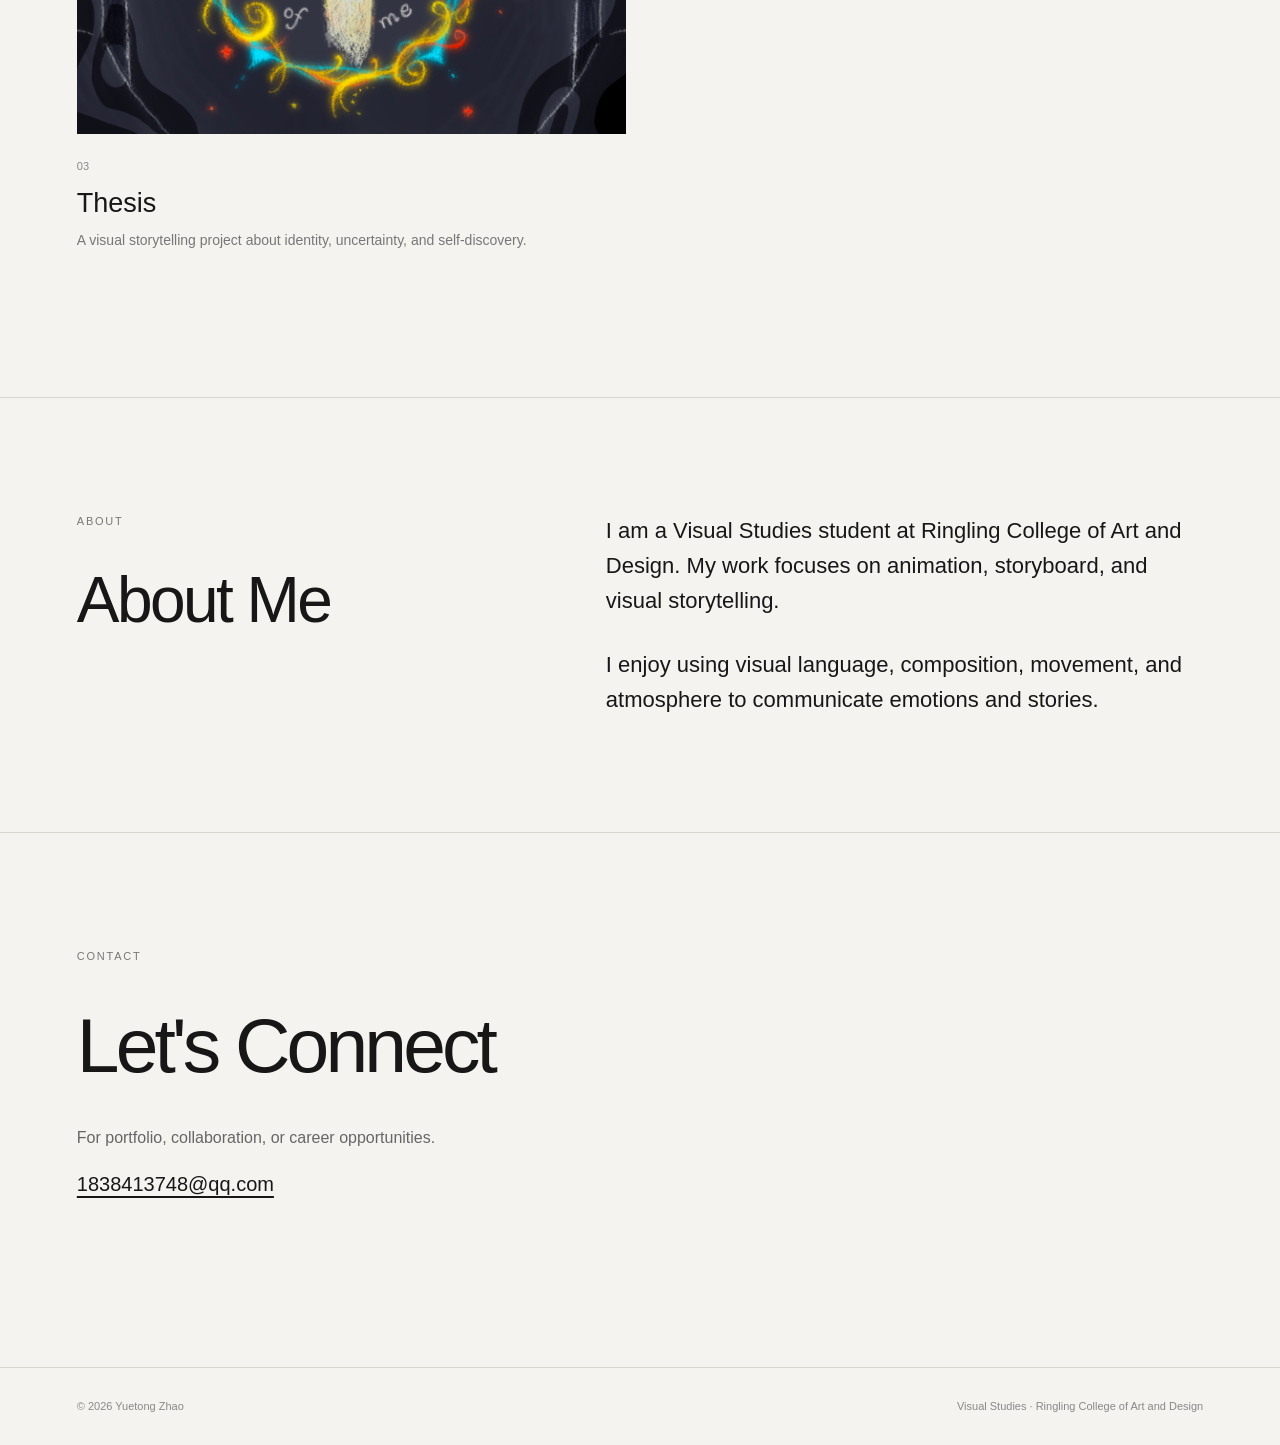
==== commit 695109dc: "Update image source path for thesis poster" ====
--- a/index.html
+++ b/index.html
@@ -122,7 +122,7 @@
 
       <div class="card-media storyboard-cover">
         <img
-          src="animation/poster.png"
+          src="images/animation/poster.png"
           alt="Thesis Poster">
       </div>
 
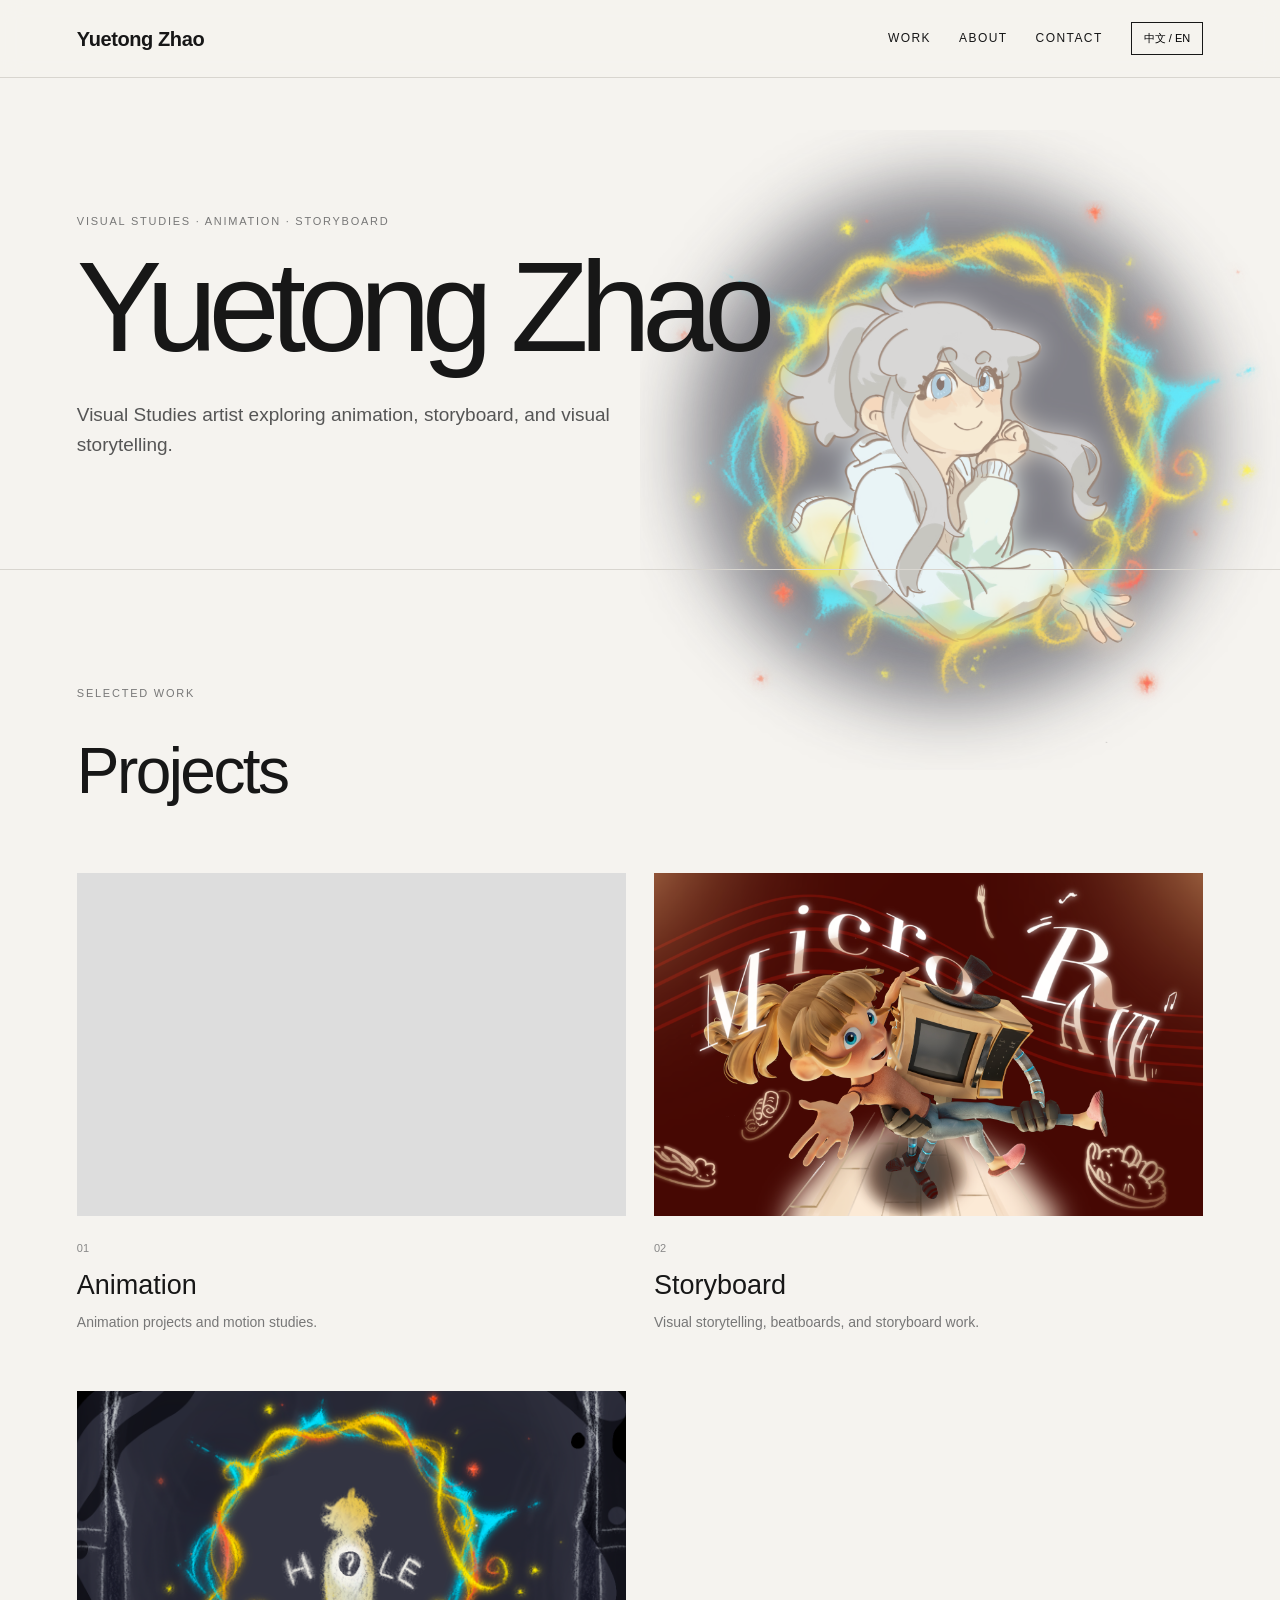
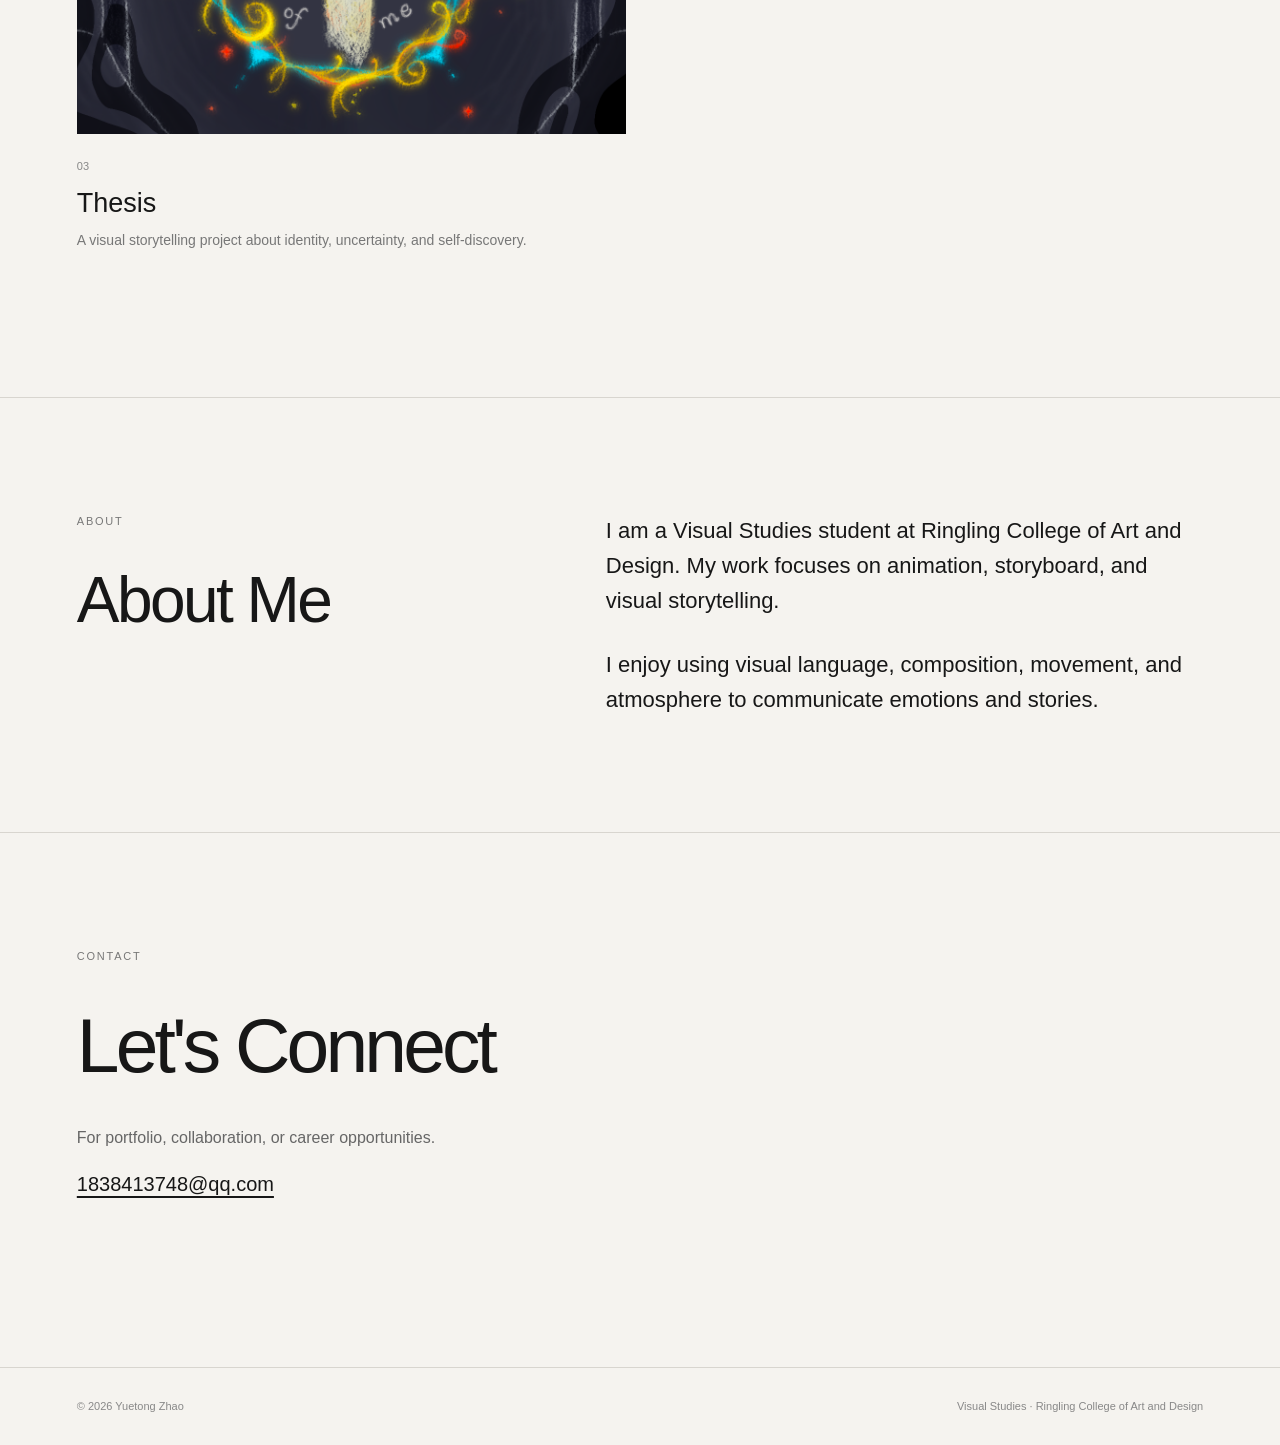
==== commit e75cd4a4: "Update index.html" ====
--- a/index.html
+++ b/index.html
@@ -6,6 +6,24 @@
 <meta name="viewport" content="width=device-width, initial-scale=1.0">
 <title>Yuetong Zhao | Portfolio</title>
 <link rel="stylesheet" href="style.css">
+  <style>
+/* Homepage Background Image */
+body:not(.project-page)::before {
+  content: "";
+  position: fixed;
+  top: 0;
+  right: 0;
+  width: 50vw;
+  height: 100vh;
+  background-image: url("images/animation/自画像.png");
+  background-repeat: no-repeat;
+  background-position: right center;
+  background-size: contain;
+  opacity: 0.6;
+  pointer-events: none;
+  z-index: -1;
+}
+</style>
 </head>
 <body>
 
--- a/style.css
+++ b/style.css
@@ -200,3 +200,15 @@
   aspect-ratio: 16 / 9;
   object-fit: contain;
 }
+.thesis-poster {
+  width: 100%;
+  margin: 30px 0;
+  text-align: center;
+}
+
+.thesis-poster img {
+  display: block;
+  width: 100%;
+  height: auto;
+  object-fit: contain;
+}
